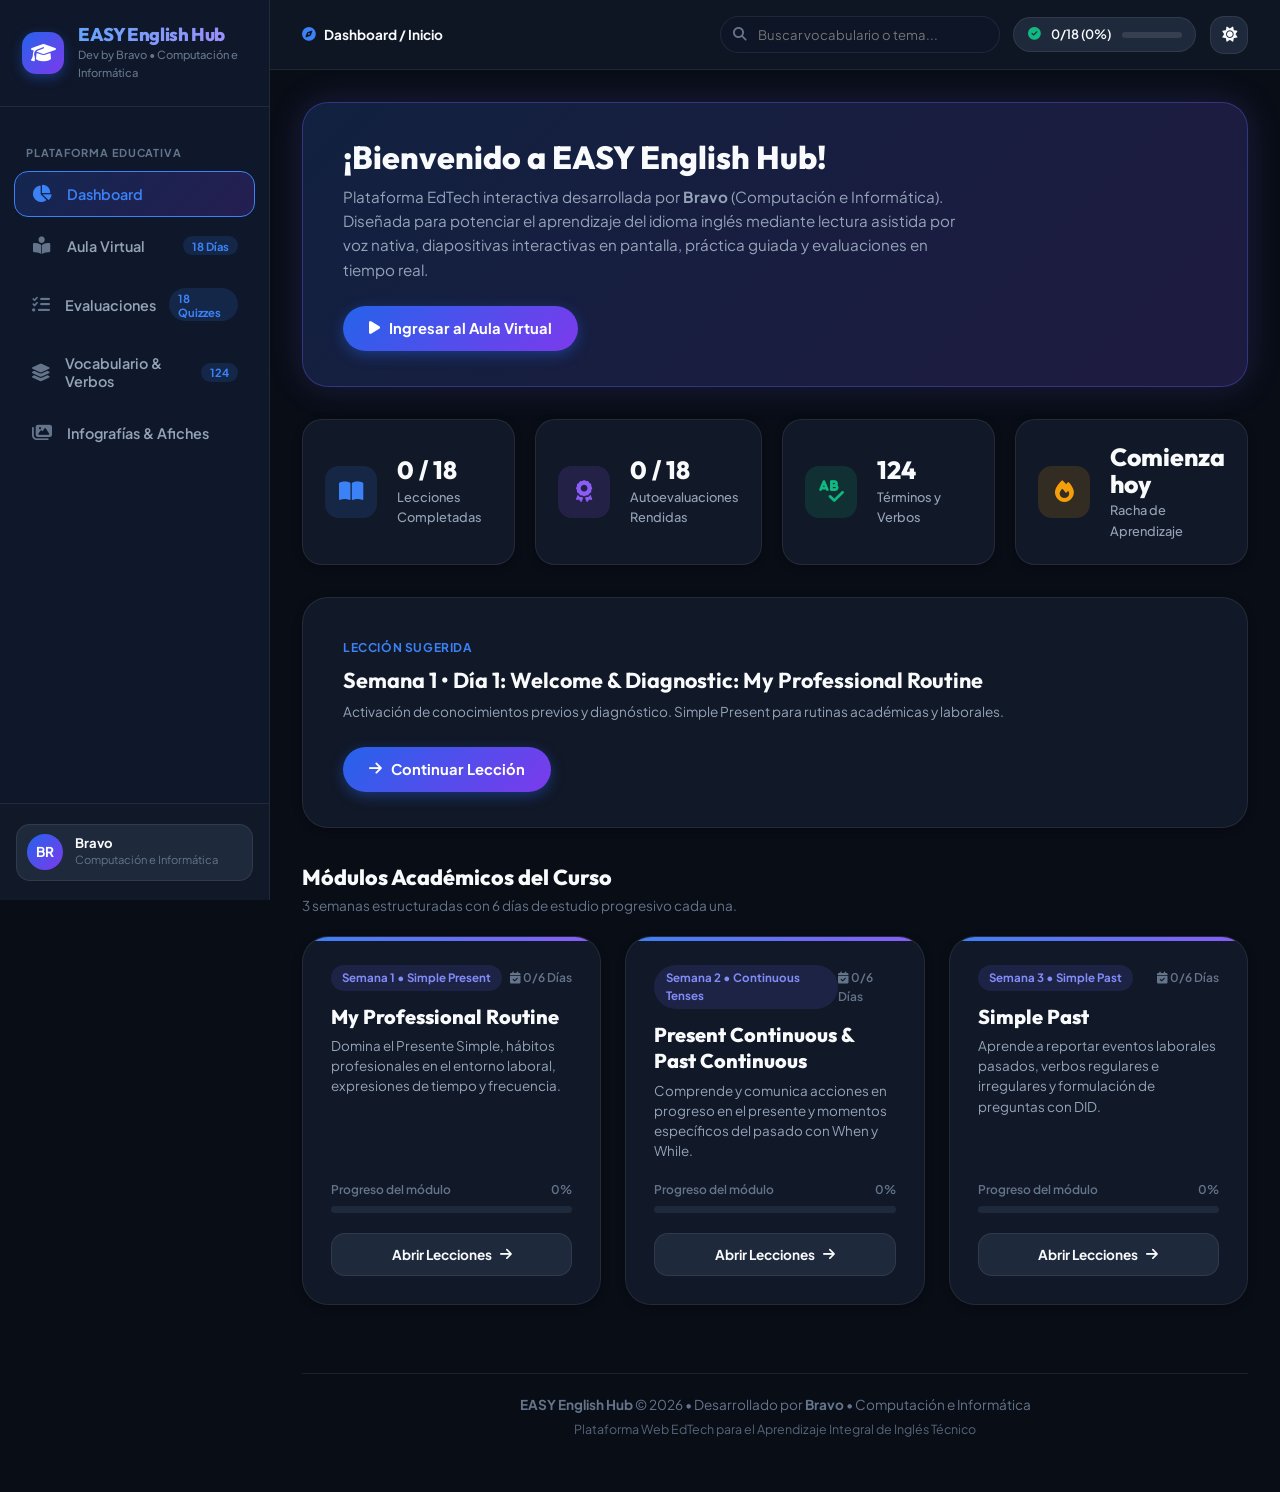
==== index.html @ e335a031 "feat: Initial commit - EASY English Hub interactive EdTech platform by Bravo" ====
<!DOCTYPE html>
<html lang="es" data-theme="dark">

<head>
  <meta charset="UTF-8">
  <meta name="viewport" content="width=device-width, initial-scale=1.0">
  <title>EASY English Hub | Desarrollado por Bravo (Computación e Informática)</title>
  <meta name="description"
    content="Plataforma web educativa de Inglés Básico desarrollada por Bravo (Computación e Informática). Aula virtual interactiva con voz nativa en inglés, diapositivas en pantalla, ejercicios, evaluaciones e infografías.">
  <meta name="keywords"
    content="Ingles Basico, Bravo, Computacion e Informatica, EdTech, Aula Virtual, Simple Present, Present Continuous, Simple Past, English LMS">
  <meta name="author" content="Bravo • Computación e Informática">

  <!-- Favicon SVG -->
  <link rel="icon" type="image/svg+xml"
    href="data:image/svg+xml,<svg xmlns='http://www.w3.org/2000/svg' viewBox='0 0 100 100'><rect width='100' height='100' rx='25' fill='%232563eb'/><text x='50' y='65' font-size='50' font-family='sans-serif' font-weight='bold' text-anchor='middle' fill='white'>E</text></svg>">

  <!-- Font Awesome CDN -->
  <link rel="stylesheet" href="https://cdnjs.cloudflare.com/ajax/libs/font-awesome/6.5.1/css/all.min.css"
    integrity="sha512-DTOQO9RWCH3ppGqcWaEA1BIZOC6xxalwEsw9c2QQeAIftl+Vegovlnee1c9QX4TctnWMn13TZye+giMm8e2LwA=="
    crossorigin="anonymous" referrerpolicy="no-referrer" />

  <!-- App Stylesheet -->
  <link rel="stylesheet" href="css/styles.css">
</head>

<body>

  <div class="app-shell" id="appShellContainer">

    <!-- =======================================================================
         Fixed Left Navigation Sidebar
         ======================================================================= -->
    <aside class="app-sidebar" id="appSidebar">
      <div class="sidebar-header">
        <div class="sidebar-logo-icon">
          <i class="fa-solid fa-graduation-cap"></i>
        </div>
        <div class="sidebar-brand-titles">
          <h1>EASY English Hub</h1>
          <div class="sidebar-brand-badge">Dev by Bravo • Computación e Informática</div>
        </div>
      </div>

      <nav class="sidebar-nav" id="sidebarNavMenu" aria-label="Navegación principal de la plataforma">
        <span class="nav-section-title">Plataforma Educativa</span>

        <button type="button" class="nav-item-btn active" data-view="dashboard" id="navBtn_dashboard">
          <i class="fa-solid fa-chart-pie"></i>
          <span>Dashboard</span>
        </button>

        <button type="button" class="nav-item-btn" data-view="classroom" id="navBtn_classroom">
          <i class="fa-solid fa-book-open-reader"></i>
          <span>Aula Virtual</span>
          <span class="nav-pill-badge">18 Días</span>
        </button>

        <button type="button" class="nav-item-btn" data-view="quizzes" id="navBtn_quizzes">
          <i class="fa-solid fa-list-check"></i>
          <span>Evaluaciones</span>
          <span class="nav-pill-badge">18 Quizzes</span>
        </button>

        <button type="button" class="nav-item-btn" data-view="vocabulary" id="navBtn_vocabulary">
          <i class="fa-solid fa-layer-group"></i>
          <span>Vocabulario & Verbos</span>
          <span class="nav-pill-badge">124</span>
        </button>

        <button type="button" class="nav-item-btn" data-view="gallery" id="navBtn_gallery">
          <i class="fa-solid fa-images"></i>
          <span>Infografías & Afiches</span>
        </button>
      </nav>

      <div class="sidebar-footer">
        <div class="student-card-mini">
          <div class="student-avatar" style="background: linear-gradient(135deg, var(--primary-600), var(--violet-600)); font-weight: 700; color: white;">BR</div>
          <div class="student-info">
            <h4>Bravo</h4>
            <p>Computación e Informática</p>
          </div>
        </div>
      </div>
    </aside>

    <!-- =======================================================================
         App Main Viewport (Topbar + Content Stage)
         ======================================================================= -->
    <div class="app-viewport">

      <!-- Topbar Header -->
      <header class="app-topbar" id="appTopbar">
        <div class="topbar-left">
          <button type="button" class="btn-sidebar-toggle" id="sidebarToggleBtn" title="Abrir menú de navegación">
            <i class="fa-solid fa-bars"></i>
          </button>

          <div class="topbar-breadcrumbs" id="topbarBreadcrumbs">
            <i class="fa-solid fa-compass" style="color: var(--primary-500);"></i>
            <span class="active-view-name" id="breadcrumbViewName">Dashboard / Inicio</span>
          </div>
        </div>

        <div class="topbar-actions">
          <!-- Quick Search -->
          <div class="topbar-search-box">
            <i class="fa-solid fa-magnifying-glass topbar-search-icon"></i>
            <input type="text" class="topbar-search-input" id="topbarSearchInput"
              placeholder="Buscar vocabulario o tema...">
          </div>

          <!-- Course Progress Pill -->
          <div class="topbar-progress-pill" id="topbarProgressPill" title="Progreso del curso">
            <i class="fa-solid fa-circle-check" style="color: var(--emerald-500);"></i>
            <span id="topbarProgressText">0/18 (0%)</span>
            <div class="topbar-progress-bar">
              <div class="topbar-progress-fill" id="topbarProgressFill" style="width: 0%;"></div>
            </div>
          </div>

          <!-- Color Mode Toggle -->
          <button type="button" class="btn-topbar-action" id="themeToggleBtn" title="Cambiar tema de color">
            <i class="fa-solid fa-sun" id="themeToggleIcon"></i>
          </button>
        </div>
      </header>

      <!-- Main Stage Dynamic Views Container -->
      <main class="app-main" id="appMainStage">

        <!-- =====================================================================
             VIEW 1: Dashboard / Panel de Control
             ===================================================================== -->
        <section class="view-section active" id="view_dashboard">
          <div class="dashboard-container">

            <!-- Welcome Hero Banner -->
            <div class="dash-welcome-card" id="dashWelcomeCard">
              <div class="dash-welcome-content">
                <h2>¡Bienvenido a EASY English Hub!</h2>
                <p>Plataforma EdTech interactiva desarrollada por <strong>Bravo</strong> (Computación e Informática). Diseñada para potenciar el aprendizaje del idioma inglés mediante lectura asistida por voz nativa, diapositivas interactivas en pantalla, práctica guiada y evaluaciones en tiempo real.</p>
              </div>
              <div>
                <button type="button" class="btn-primary-action" id="dashStartLearningBtn"
                  onclick="document.getElementById('navBtn_classroom').click();">
                  <i class="fa-solid fa-play"></i> <span>Ingresar al Aula Virtual</span>
                </button>
              </div>
            </div>

            <!-- 4 Key Performance Metrics -->
            <div class="dash-stats-grid">
              <div class="stat-widget-card">
                <div class="stat-icon-wrapper stat-icon-blue">
                  <i class="fa-solid fa-book-open"></i>
                </div>
                <div class="stat-info-details">
                  <h3 id="dashCompletedText">0 / 18</h3>
                  <p>Lecciones Completadas</p>
                </div>
              </div>

              <div class="stat-widget-card">
                <div class="stat-icon-wrapper stat-icon-purple">
                  <i class="fa-solid fa-award"></i>
                </div>
                <div class="stat-info-details">
                  <h3 id="dashQuizzesText">0 / 18</h3>
                  <p>Autoevaluaciones Rendidas</p>
                </div>
              </div>

              <div class="stat-widget-card">
                <div class="stat-icon-wrapper stat-icon-green">
                  <i class="fa-solid fa-spell-check"></i>
                </div>
                <div class="stat-info-details">
                  <h3 id="dashVocabText">124</h3>
                  <p>Términos y Verbos</p>
                </div>
              </div>

              <div class="stat-widget-card">
                <div class="stat-icon-wrapper stat-icon-amber">
                  <i class="fa-solid fa-fire"></i>
                </div>
                <div class="stat-info-details">
                  <h3 id="dashStreakText">Activo</h3>
                  <p>Racha de Aprendizaje</p>
                </div>
              </div>
            </div>

            <!-- Primary Continue Card -->
            <div class="dash-welcome-card" id="dashContinueCard"
              style="background: var(--bg-surface); border-color: var(--border-color); box-shadow: var(--shadow-sm);">
              <div>
                <span
                  style="font-size: 0.75rem; text-transform: uppercase; font-weight: 700; color: var(--primary-500); letter-spacing: 0.05em;">Lección
                  Sugerida</span>
                <h3 id="dashContinueTitle"
                  style="font-family: var(--font-heading); font-size: 1.35rem; margin-top: 0.3rem;">Semana 1 • Día 1:
                  Welcome & Diagnostic</h3>
                <p id="dashContinueSub" style="font-size: 0.85rem; color: var(--text-secondary); margin-top: 0.2rem;">
                  Activación de conocimientos previos y diagnóstico en Simple Present.</p>
              </div>
              <button type="button" class="btn-primary-action" id="dashContinueBtn">
                <i class="fa-solid fa-arrow-right"></i> <span>Continuar Lección</span>
              </button>
            </div>

            <!-- Modules (Semanas) Overview -->
            <div>
              <div class="section-headline">
                <div>
                  <h3>Módulos Académicos del Curso</h3>
                  <p>3 semanas estructuradas con 6 días de estudio progresivo cada una.</p>
                </div>
              </div>

              <div class="dash-modules-grid" id="dashModulesGrid">
                <!-- Populated dynamically by js/app.js -->
              </div>
            </div>

            <!-- Personal Brand Footer Badge -->
            <footer class="dash-footer-signature" style="margin-top: 36px; padding: 20px 0; border-top: 1px solid var(--border-color); text-align: center; color: var(--text-muted); font-size: 0.85rem;">
              <p style="margin-bottom: 4px;"><strong>EASY English Hub</strong> &copy; 2026 • Desarrollado por <strong>Bravo</strong> • Computación e Informática</p>
              <p style="font-size: 0.78rem; opacity: 0.85;">Plataforma Web EdTech para el Aprendizaje Integral de Inglés Técnico</p>
            </footer>

          </div>
        </section>

        <!-- =====================================================================
             VIEW 2: Aula Virtual / LMS Classroom
             ===================================================================== -->
        <section class="view-section" id="view_classroom">
          <div class="classroom-layout">

            <!-- Left Syllabus Navigator (Tree inside Classroom) -->
            <aside class="syllabus-card" id="syllabusCard">
              <h3 class="syllabus-title">
                <i class="fa-solid fa-list-ol" style="color: var(--primary-500);"></i> Temario del Curso
              </h3>
              <div class="syllabus-accordion" id="syllabusAccordion">
                <!-- Populated dynamically -->
              </div>
            </aside>

            <!-- Right Main Stage Classroom Workspace -->
            <div class="classroom-stage-card" id="classroomStageCard">

              <!-- Stage Header -->
              <div class="stage-header">
                <div class="stage-header-info">
                  <div class="stage-badges-row">
                    <span class="stage-week-badge" id="stageWeekBadge">Semana 1</span>
                    <span class="stage-focus-tag" id="stageFocusTag">
                      <i class="fa-solid fa-bullseye"></i> Enfoque del día
                    </span>
                  </div>
                  <h2 class="stage-lesson-title" id="stageLessonTitle">Cargando Lección...</h2>
                </div>

                <div class="stage-header-actions">
                  <button type="button" class="btn-complete-lesson" id="stageCompleteBtn">
                    <i class="fa-regular fa-circle-check"></i> Marcar como Completada
                  </button>
                </div>
              </div>

              <!-- Classroom Tabs Bar (All 6 core elements on-screen!) -->
              <nav class="classroom-tabs-bar" id="classroomTabsBar" aria-label="Contenidos de la clase">
                <button type="button" class="stage-tab-btn active" data-tab="reading">
                  <i class="fa-solid fa-book-open"></i> 1. Lectura Asistida
                </button>
                <button type="button" class="stage-tab-btn" data-tab="worksheet">
                  <i class="fa-solid fa-pen-ruler"></i> 2. Ficha Práctica
                </button>
                <button type="button" class="stage-tab-btn" data-tab="quiz">
                  <i class="fa-solid fa-circle-question"></i> 3. Autoevaluación
                </button>
                <button type="button" class="stage-tab-btn" data-tab="slides">
                  <i class="fa-solid fa-chalkboard-user"></i> 4. Diapositivas PPT
                </button>
                <button type="button" class="stage-tab-btn" data-tab="resources">
                  <i class="fa-solid fa-globe"></i> 5. Recursos & Práctica
                </button>
                <button type="button" class="stage-tab-btn" data-tab="poster">
                  <i class="fa-solid fa-image"></i> 6. Infografía
                </button>
              </nav>

              <!-- Tab Panel 1: Lectura Asistida con Voz -->
              <div class="stage-panel active" id="stagePanel_reading">
                <!-- Audio Bar -->
                <div class="audio-player-bar" id="audioPlayerBar">
                  <div class="audio-controls-left">
                    <button type="button" class="btn-audio-play" id="audioPlayBtn">
                      <i class="fa-solid fa-play"></i> Escuchar Lectura
                    </button>
                    <button type="button" class="btn-audio-stop" id="audioStopBtn" title="Detener audio">
                      <i class="fa-solid fa-stop"></i> Detener
                    </button>
                    <label for="audioSpeedSelect" style="display:none;">Velocidad</label>
                    <select id="audioSpeedSelect" class="audio-speed-select" title="Velocidad de reproducción">
                      <option value="0.8">0.8x (Lento)</option>
                      <option value="1.0" selected>1.0x (Normal)</option>
                      <option value="1.2">1.2x (Rápido)</option>
                    </select>
                  </div>
                  <div class="audio-status-label" id="audioStatusLabel">
                    <i class="fa-solid fa-circle-pause" style="color: var(--text-muted)"></i> Audio listo
                  </div>
                </div>

                <!-- Dual Layout: Reading Text + Grammar & Vocabulary -->
                <div class="reading-stage-grid">
                  <div class="reading-main-column">
                    <div class="reading-text-card" id="readingTextCard">
                      <!-- Populated dynamically -->
                    </div>

                    <div class="grammar-card" id="grammarCard">
                      <div class="grammar-card-header">
                        <i class="fa-solid fa-code"></i> Grammar Focus (Estructura Gramatical)
                      </div>
                      <div class="grammar-card-body" id="grammarCardBody">
                        <!-- Populated dynamically -->
                      </div>
                    </div>
                  </div>

                  <aside class="stage-side-column">
                    <div class="vocab-widget-card" id="vocabWidgetCard">
                      <h4 id="vocabWidgetTitle"><i class="fa-solid fa-lightbulb"></i> Vocabulario Clave</h4>
                      <div class="vocab-chips-wrap" id="vocabChipsWrap">
                        <!-- Populated dynamically -->
                      </div>
                    </div>

                    <div class="after-reading-card" id="afterReadingCard">
                      <h4><i class="fa-solid fa-list-check"></i> Actividades Post-Lectura</h4>
                      <ul class="after-reading-list" id="afterReadingList">
                        <!-- Populated dynamically -->
                      </ul>
                    </div>
                  </aside>
                </div>
              </div>

              <!-- Tab Panel 2: Ficha Práctica Interactiva -->
              <div class="stage-panel" id="stagePanel_worksheet">
                <div class="worksheet-container">
                  <div id="worksheetSectionsWrap">
                    <!-- Populated dynamically -->
                  </div>
                  <div style="display: flex; justify-content: flex-end; padding-top: 1rem;">
                    <button type="button" class="btn-primary-action" id="saveWorksheetBtn">
                      <i class="fa-solid fa-floppy-disk"></i> <span>Guardar Mis Respuestas</span>
                    </button>
                  </div>
                </div>
              </div>

              <!-- Tab Panel 3: Autoevaluación (Quiz) -->
              <div class="stage-panel" id="stagePanel_quiz">
                <div class="quiz-wrapper">
                  <div class="quiz-score-banner">
                    <div class="quiz-score-text">
                      <h3>Autoevaluación Oficial del Día</h3>
                      <p>Responde las 5 preguntas y obtén retroalimentación inmediata con explicación.</p>
                    </div>
                    <div class="quiz-score-pill" id="quizScorePill">0 / 5</div>
                  </div>

                  <div id="quizQuestionsWrap" style="display: flex; flex-direction: column; gap: 1.5rem;">
                    <!-- Populated dynamically -->
                  </div>

                  <div class="master-answer-card">
                    <div class="master-answer-header" id="masterAnswerHeader">
                      <h4><i class="fa-solid fa-key"></i> Ver Solucionario y Hoja de Respuestas</h4>
                      <i class="fa-solid fa-chevron-down" id="masterAnswerIcon"></i>
                    </div>
                    <div class="master-answer-body" id="masterAnswerBody">
                      <!-- Populated dynamically -->
                    </div>
                  </div>
                </div>
              </div>

              <!-- Tab Panel 4: Diapositivas PPT Interactivas en Pantalla -->
              <div class="stage-panel" id="stagePanel_slides">
                <div class="slides-viewer-card">
                  <div class="slides-toolbar">
                    <div style="display: flex; align-items: center; gap: 0.8rem;">
                      <h4 style="font-family: var(--font-heading); font-size: 1.15rem; font-weight: 700;">
                        <i class="fa-solid fa-chalkboard-user"
                          style="color: var(--primary-500); margin-right: 0.35rem;"></i> Diapositivas Oficiales de la
                        Semana
                      </h4>
                      <span class="slide-counter-badge" id="slideCounterBadge">Diapositiva 1 de 8</span>
                    </div>

                    <div class="slide-controls">
                      <button type="button" class="btn-stage-nav" id="slidePrevBtn">
                        <i class="fa-solid fa-chevron-left"></i> Anterior
                      </button>
                      <button type="button" class="btn-stage-nav" id="slideNextBtn">
                        Siguiente <i class="fa-solid fa-chevron-right"></i>
                      </button>
                    </div>
                  </div>

                  <div class="slide-stage-canvas" id="slideStageCanvas">
                    <!-- Populated dynamically -->
                  </div>
                </div>
              </div>

              <!-- Tab Panel 5: Recursos Digitales y Práctica Online -->
              <div class="stage-panel" id="stagePanel_resources">
                <div id="resourcesContainer">
                  <!-- Populated dynamically -->
                </div>
              </div>

              <!-- Tab Panel 6: Infografía del Día -->
              <div class="stage-panel" id="stagePanel_poster">
                <div class="poster-viewer-card">
                  <div
                    style="width: 100%; display: flex; justify-content: space-between; align-items: center; margin-bottom: 1rem;">
                    <h4 style="font-family: var(--font-heading); font-size: 1.1rem;"><i class="fa-solid fa-image"></i>
                      Infografía Educativa de la Lección</h4>
                    <button type="button" class="btn-stage-nav" id="posterFullBtn">
                      <i class="fa-solid fa-expand"></i> Pantalla Completa
                    </button>
                  </div>
                  <div class="poster-media-container" id="posterMediaWrap">
                    <!-- Populated dynamically -->
                  </div>
                </div>
              </div>

              <!-- Stage Navigation Footer (Prev / Next Buttons) -->
              <div class="stage-nav-footer">
                <button type="button" class="btn-stage-nav" id="prevLessonBtn">
                  <i class="fa-solid fa-arrow-left"></i> Lección Anterior
                </button>
                <button type="button" class="btn-stage-nav" id="nextLessonBtn">
                  Siguiente Lección <i class="fa-solid fa-arrow-right"></i>
                </button>
              </div>

            </div>
          </div>
        </section>

        <!-- =====================================================================
             VIEW 3: Centro de Evaluaciones (Quizzes Hub)
             ===================================================================== -->
        <section class="view-section" id="view_quizzes">
          <div class="quizzes-hub-container">
            <div class="section-headline">
              <div>
                <h3>Centro de Evaluaciones & Quizzes</h3>
                <p>Monitorea y rinde las 18 autoevaluaciones oficiales del curso con corrección en tiempo real.</p>
              </div>
            </div>

            <!-- Filter Bar -->
            <div class="quizzes-filter-bar" id="quizzesFilterBar">
              <button type="button" class="btn-filter-pill active" data-filter="all">Todos los Quizzes (18)</button>
              <button type="button" class="btn-filter-pill" data-filter="1">Semana 1: Simple Present</button>
              <button type="button" class="btn-filter-pill" data-filter="2">Semana 2: Continuous Tenses</button>
              <button type="button" class="btn-filter-pill" data-filter="3">Semana 3: Simple Past</button>
            </div>

            <div class="quizzes-cards-grid" id="quizzesCardsGrid">
              <!-- Populated dynamically -->
            </div>
          </div>
        </section>

        <!-- =====================================================================
             VIEW 4: Vocabulario & Verbos (Flashcards & Diccionario)
             ===================================================================== -->
        <section class="view-section" id="view_vocabulary">
          <div class="vocab-hub-container">
            <div class="section-headline">
              <div>
                <h3>Laboratorio de Vocabulario & Verbos</h3>
                <p>Más de 120 términos técnicos, verbos regulares e irregulares y expresiones con audio pronunciado.</p>
              </div>
            </div>

            <!-- Toolbar & Search -->
            <div class="vocab-toolbar">
              <div class="vocab-category-filters" id="vocabCategoryFilters">
                <button type="button" class="btn-filter-pill active" data-cat="all">Todos (124)</button>
                <button type="button" class="btn-filter-pill" data-cat="Verbos Regulares">Verbos Regulares</button>
                <button type="button" class="btn-filter-pill" data-cat="Verbos Irregulares">Verbos Irregulares</button>
                <button type="button" class="btn-filter-pill" data-cat="Expresiones de Tiempo">Expresiones de
                  Tiempo</button>
                <button type="button" class="btn-filter-pill" data-cat="Vocabulario Profesional">Vocabulario
                  Profesional</button>
              </div>

              <input type="text" class="vocab-search-input" id="vocabSearchInput"
                placeholder="Filtrar por palabra (ej. study, work)...">
            </div>

            <div class="vocab-cards-grid" id="vocabCardsGrid">
              <!-- Populated dynamically -->
            </div>
          </div>
        </section>

        <!-- =====================================================================
             VIEW 5: Galería de Infografías & Afiches
             ===================================================================== -->
        <section class="view-section" id="view_gallery">
          <div class="gallery-hub-container">
            <div class="section-headline">
              <div>
                <h3>Galería de Infografías & Afiches Educativos</h3>
                <p>Explora el material visual y resúmenes gráficos de todas las lecciones del curso.</p>
              </div>
            </div>

            <div class="gallery-grid" id="galleryCardsGrid">
              <!-- Populated dynamically -->
            </div>
          </div>
        </section>

      </main>

    </div>
  </div>

  <!-- =========================================================================
       Media Lightbox Modal (For Full-Screen Posters & Documents)
       ========================================================================= -->
  <div class="modal-overlay" id="mediaLightboxModal">
    <div class="modal-window" style="max-width: 950px;">
      <div class="modal-header">
        <h3 id="lightboxTitle"><i class="fa-solid fa-image" style="color: var(--primary-500);"></i> Visor de Infografía
        </h3>
        <button type="button" class="modal-close-btn" id="lightboxCloseBtn"><i class="fa-solid fa-xmark"></i></button>
      </div>
      <div class="modal-body" id="lightboxMediaContainer">
        <!-- Injected dynamically -->
      </div>
    </div>
  </div>

  <!-- Toast Notification -->
  <aside class="toast-notice" id="toastNotice" role="status" aria-live="polite">
    <i class="fa-solid fa-circle-check" style="color: var(--emerald-500);"></i>
    <span id="toastMessage">Notificación</span>
  </aside>

  <!-- Core Scripts -->
  <script src="js/course-data.js"></script>
  <script src="js/app.js"></script>
</body>

</html>
---- css/styles.css ----
/* ==========================================================================
   EASY English Hub - EdTech LMS Platform
   Desarrollado por Bravo • Computación e Informática
   ========================================================================== */

@import url('https://fonts.googleapis.com/css2?family=Outfit:wght@300;400;500;600;700;800&family=Plus+Jakarta+Sans:wght@300;400;500;600;700&display=swap');

/* --- Theme Tokens & CSS Variables --- */
:root {
  --primary-50: #eff6ff;
  --primary-100: #dbeafe;
  --primary-500: #3b82f6;
  --primary-600: #2563eb;
  --primary-700: #1d4ed8;

  --violet-500: #8b5cf6;
  --violet-600: #7c3aed;
  --cyan-500: #06b6d4;
  --emerald-500: #10b981;
  --rose-500: #f43f5e;
  --amber-500: #f59e0b;

  --font-heading: 'Outfit', sans-serif;
  --font-body: 'Plus Jakarta Sans', sans-serif;

  --sidebar-width: 270px;
  --topbar-height: 70px;

  --radius-sm: 8px;
  --radius-md: 14px;
  --radius-lg: 20px;
  --radius-xl: 26px;
  --radius-full: 9999px;

  --transition-fast: 0.15s ease;
  --transition-normal: 0.25s ease;
  --transition-slow: 0.4s cubic-bezier(0.16, 1, 0.3, 1);
}

/* Dark Theme */
[data-theme="dark"] {
  --bg-app: #090d16;
  --bg-sidebar: #0f172a;
  --bg-surface: #111827;
  --bg-card: rgba(17, 24, 39, 0.8);
  --bg-card-hover: rgba(30, 41, 59, 0.9);
  --bg-elevated: #1e293b;
  --bg-input: rgba(15, 23, 42, 0.85);

  --border-color: rgba(255, 255, 255, 0.08);
  --border-highlight: rgba(99, 102, 241, 0.35);

  --text-main: #f8fafc;
  --text-secondary: #94a3b8;
  --text-muted: #64748b;

  --shadow-sm: 0 2px 8px rgba(0, 0, 0, 0.3);
  --shadow-md: 0 8px 24px -4px rgba(0, 0, 0, 0.4);
  --shadow-lg: 0 16px 36px -6px rgba(0, 0, 0, 0.5);
  --shadow-glow: 0 0 35px rgba(99, 102, 241, 0.2);

  --nav-active-bg: linear-gradient(135deg, rgba(37, 99, 235, 0.2), rgba(124, 58, 237, 0.2));
  --nav-active-border: #3b82f6;
  --chip-bg: rgba(51, 65, 85, 0.5);
}

/* Light Theme */
[data-theme="light"] {
  --bg-app: #f8fafc;
  --bg-sidebar: #ffffff;
  --bg-surface: #ffffff;
  --bg-card: rgba(255, 255, 255, 0.9);
  --bg-card-hover: #ffffff;
  --bg-elevated: #f1f5f9;
  --bg-input: #ffffff;

  --border-color: rgba(226, 232, 240, 0.9);
  --border-highlight: rgba(59, 130, 246, 0.35);

  --text-main: #0f172a;
  --text-secondary: #475569;
  --text-muted: #94a3b8;

  --shadow-sm: 0 2px 6px rgba(0, 0, 0, 0.04);
  --shadow-md: 0 8px 20px -3px rgba(0, 0, 0, 0.08);
  --shadow-lg: 0 16px 32px -4px rgba(0, 0, 0, 0.12);
  --shadow-glow: 0 0 30px rgba(59, 130, 246, 0.15);

  --nav-active-bg: #eff6ff;
  --nav-active-border: #2563eb;
  --chip-bg: #e2e8f0;
}

/* Base Reset */
*, *::before, *::after {
  box-sizing: border-box;
  margin: 0;
  padding: 0;
}

body {
  font-family: var(--font-body);
  background-color: var(--bg-app);
  color: var(--text-main);
  line-height: 1.6;
  min-height: 100vh;
  display: flex;
  overflow-x: hidden;
  transition: background-color var(--transition-slow), color var(--transition-slow);
}

/* Scrollbars */
::-webkit-scrollbar {
  width: 6px;
  height: 6px;
}
::-webkit-scrollbar-track {
  background: transparent;
}
::-webkit-scrollbar-thumb {
  background: var(--border-highlight);
  border-radius: var(--radius-full);
}
::-webkit-scrollbar-thumb:hover {
  background: var(--primary-500);
}

/* ==========================================================================
   App Shell Layout (Sidebar + Topbar + Main Stage)
   ========================================================================== */
.app-shell {
  display: flex;
  width: 100%;
  min-height: 100vh;
}

/* Fixed Left Sidebar */
.app-sidebar {
  width: var(--sidebar-width);
  background: var(--bg-sidebar);
  border-right: 1px solid var(--border-color);
  display: flex;
  flex-direction: column;
  position: fixed;
  top: 0;
  bottom: 0;
  left: 0;
  z-index: 1000;
  transition: transform var(--transition-slow);
}

.sidebar-header {
  padding: 1.5rem 1.4rem;
  display: flex;
  align-items: center;
  gap: 0.85rem;
  border-bottom: 1px solid var(--border-color);
}

.sidebar-logo-icon {
  width: 42px;
  height: 42px;
  border-radius: var(--radius-md);
  background: linear-gradient(135deg, var(--primary-600), var(--violet-600));
  display: flex;
  align-items: center;
  justify-content: center;
  color: #fff;
  font-size: 1.25rem;
  box-shadow: 0 4px 12px rgba(37, 99, 235, 0.4);
  flex-shrink: 0;
}

.sidebar-brand-titles h1 {
  font-family: var(--font-heading);
  font-size: 1.15rem;
  font-weight: 800;
  letter-spacing: -0.02em;
  background: linear-gradient(135deg, #60a5fa, #a78bfa);
  -webkit-background-clip: text;
  -webkit-text-fill-color: transparent;
  line-height: 1.2;
}
[data-theme="light"] .sidebar-brand-titles h1 {
  background: linear-gradient(135deg, #2563eb, #7c3aed);
  -webkit-background-clip: text;
  -webkit-text-fill-color: transparent;
}

.sidebar-brand-badge {
  font-size: 0.7rem;
  color: var(--text-muted);
  font-weight: 500;
}

/* Sidebar Menu */
.sidebar-nav {
  padding: 1.2rem 0.9rem;
  display: flex;
  flex-direction: column;
  gap: 0.35rem;
  flex: 1;
  overflow-y: auto;
}

.nav-section-title {
  font-size: 0.68rem;
  text-transform: uppercase;
  letter-spacing: 0.08em;
  font-weight: 700;
  color: var(--text-muted);
  padding: 0.6rem 0.75rem 0.3rem;
  margin-top: 0.5rem;
}

.nav-item-btn {
  display: flex;
  align-items: center;
  gap: 0.85rem;
  padding: 0.8rem 1rem;
  border-radius: var(--radius-md);
  color: var(--text-secondary);
  font-family: var(--font-body);
  font-size: 0.9rem;
  font-weight: 600;
  text-decoration: none;
  background: transparent;
  border: 1px solid transparent;
  cursor: pointer;
  width: 100%;
  text-align: left;
  transition: all var(--transition-fast);
}

.nav-item-btn i {
  font-size: 1.1rem;
  width: 22px;
  text-align: center;
  color: var(--text-muted);
  transition: color var(--transition-fast);
}

.nav-item-btn:hover {
  background: var(--bg-elevated);
  color: var(--text-main);
}
.nav-item-btn:hover i {
  color: var(--primary-500);
}

.nav-item-btn.active {
  background: var(--nav-active-bg);
  border-color: var(--nav-active-border);
  color: var(--primary-500);
}
.nav-item-btn.active i {
  color: var(--primary-500);
}

.nav-pill-badge {
  margin-left: auto;
  font-size: 0.7rem;
  font-weight: 700;
  padding: 0.15rem 0.55rem;
  border-radius: var(--radius-full);
  background: rgba(59, 130, 246, 0.15);
  color: var(--primary-500);
}

.sidebar-footer {
  padding: 1.2rem 1rem;
  border-top: 1px solid var(--border-color);
  background: var(--bg-surface);
}

.student-card-mini {
  display: flex;
  align-items: center;
  gap: 0.75rem;
  padding: 0.6rem;
  border-radius: var(--radius-md);
  background: var(--bg-elevated);
  border: 1px solid var(--border-color);
}

.student-avatar {
  width: 36px;
  height: 36px;
  border-radius: 50%;
  background: linear-gradient(135deg, var(--emerald-500), var(--cyan-500));
  display: flex;
  align-items: center;
  justify-content: center;
  color: #fff;
  font-weight: 700;
  font-size: 0.85rem;
  flex-shrink: 0;
}

.student-info h4 {
  font-size: 0.82rem;
  font-weight: 700;
  color: var(--text-main);
  line-height: 1.2;
}
.student-info p {
  font-size: 0.7rem;
  color: var(--text-muted);
}

/* Viewport */
.app-viewport {
  margin-left: var(--sidebar-width);
  width: calc(100% - var(--sidebar-width));
  min-height: 100vh;
  display: flex;
  flex-direction: column;
}

.app-topbar {
  height: var(--topbar-height);
  background: var(--bg-card);
  backdrop-filter: blur(16px);
  -webkit-backdrop-filter: blur(16px);
  border-bottom: 1px solid var(--border-color);
  position: sticky;
  top: 0;
  z-index: 900;
  display: flex;
  align-items: center;
  justify-content: space-between;
  padding: 0 2rem;
  gap: 1.5rem;
}

.topbar-left {
  display: flex;
  align-items: center;
  gap: 1.25rem;
}

.btn-sidebar-toggle {
  display: none;
  background: var(--bg-elevated);
  border: 1px solid var(--border-color);
  width: 38px;
  height: 38px;
  border-radius: var(--radius-sm);
  color: var(--text-main);
  cursor: pointer;
  align-items: center;
  justify-content: center;
  font-size: 1.1rem;
}

.topbar-breadcrumbs {
  font-size: 0.85rem;
  font-weight: 600;
  color: var(--text-muted);
  display: flex;
  align-items: center;
  gap: 0.5rem;
}
.topbar-breadcrumbs span.active-view-name {
  color: var(--text-main);
  font-weight: 700;
}

.topbar-actions {
  display: flex;
  align-items: center;
  gap: 0.85rem;
}

.topbar-search-box {
  position: relative;
  width: 280px;
}
.topbar-search-input {
  width: 100%;
  padding: 0.55rem 0.9rem 0.55rem 2.3rem;
  border-radius: var(--radius-full);
  border: 1px solid var(--border-color);
  background: var(--bg-input);
  color: var(--text-main);
  font-family: var(--font-body);
  font-size: 0.82rem;
  transition: all var(--transition-fast);
}
.topbar-search-input:focus {
  outline: none;
  border-color: var(--primary-500);
  box-shadow: 0 0 0 3px rgba(59, 130, 246, 0.2);
}
.topbar-search-icon {
  position: absolute;
  left: 0.85rem;
  top: 50%;
  transform: translateY(-50%);
  color: var(--text-muted);
  font-size: 0.85rem;
  pointer-events: none;
}

.btn-topbar-action {
  width: 38px;
  height: 38px;
  border-radius: var(--radius-md);
  border: 1px solid var(--border-color);
  background: var(--bg-elevated);
  color: var(--text-main);
  display: flex;
  align-items: center;
  justify-content: center;
  cursor: pointer;
  transition: all var(--transition-fast);
  font-size: 0.95rem;
}
.btn-topbar-action:hover {
  background: var(--bg-card-hover);
  border-color: var(--primary-500);
  transform: translateY(-2px);
}

.topbar-progress-pill {
  display: flex;
  align-items: center;
  gap: 0.65rem;
  background: var(--bg-elevated);
  padding: 0.4rem 0.85rem;
  border-radius: var(--radius-full);
  border: 1px solid var(--border-color);
  font-size: 0.8rem;
  font-weight: 600;
}
.topbar-progress-bar {
  width: 60px;
  height: 6px;
  background: rgba(255, 255, 255, 0.1);
  border-radius: var(--radius-full);
  overflow: hidden;
}
[data-theme="light"] .topbar-progress-bar {
  background: rgba(0, 0, 0, 0.08);
}
.topbar-progress-fill {
  height: 100%;
  background: linear-gradient(90deg, var(--emerald-500), var(--cyan-500));
  border-radius: var(--radius-full);
  transition: width var(--transition-slow);
}

.app-main {
  flex: 1;
  padding: 2rem;
  max-width: 1500px;
  width: 100%;
  margin: 0 auto;
}

.view-section {
  display: none;
  animation: fadeIn 0.3s ease;
}
.view-section.active {
  display: block;
}

@keyframes fadeIn {
  from { opacity: 0; transform: translateY(8px); }
  to { opacity: 1; transform: translateY(0); }
}

/* ==========================================================================
   VIEW 1: Dashboard Styles
   ========================================================================== */
.dashboard-container {
  display: flex;
  flex-direction: column;
  gap: 2rem;
}

.dash-welcome-card {
  background: linear-gradient(135deg, rgba(37, 99, 235, 0.15), rgba(124, 58, 237, 0.15)), var(--bg-card);
  border: 1px solid var(--border-highlight);
  border-radius: var(--radius-xl);
  padding: 2.2rem 2.5rem;
  display: flex;
  justify-content: space-between;
  align-items: center;
  flex-wrap: wrap;
  gap: 1.5rem;
  box-shadow: var(--shadow-glow);
}
.dash-welcome-content h2 {
  font-family: var(--font-heading);
  font-size: 2rem;
  font-weight: 800;
  line-height: 1.2;
  margin-bottom: 0.5rem;
}
.dash-welcome-content p {
  color: var(--text-secondary);
  font-size: 0.95rem;
  max-width: 620px;
}

.btn-primary-action {
  background: linear-gradient(135deg, var(--primary-600), var(--violet-600));
  color: #fff;
  border: none;
  padding: 0.85rem 1.6rem;
  border-radius: var(--radius-full);
  font-family: var(--font-body);
  font-size: 0.92rem;
  font-weight: 700;
  cursor: pointer;
  display: inline-flex;
  align-items: center;
  gap: 0.6rem;
  transition: all var(--transition-fast);
  box-shadow: 0 4px 14px rgba(37, 99, 235, 0.4);
}
.btn-primary-action:hover {
  transform: translateY(-2px);
  box-shadow: 0 6px 20px rgba(37, 99, 235, 0.5);
}

.dash-stats-grid {
  display: grid;
  grid-template-columns: repeat(4, 1fr);
  gap: 1.25rem;
}
.stat-widget-card {
  background: var(--bg-surface);
  border: 1px solid var(--border-color);
  border-radius: var(--radius-lg);
  padding: 1.4rem;
  display: flex;
  align-items: center;
  gap: 1.2rem;
  box-shadow: var(--shadow-sm);
  transition: transform var(--transition-fast);
}
.stat-widget-card:hover {
  transform: translateY(-3px);
  border-color: var(--border-highlight);
}
.stat-icon-wrapper {
  width: 52px;
  height: 52px;
  border-radius: var(--radius-md);
  display: flex;
  align-items: center;
  justify-content: center;
  font-size: 1.35rem;
  flex-shrink: 0;
}
.stat-icon-blue { background: rgba(59, 130, 246, 0.15); color: #3b82f6; }
.stat-icon-purple { background: rgba(139, 92, 246, 0.15); color: #8b5cf6; }
.stat-icon-green { background: rgba(16, 185, 129, 0.15); color: #10b981; }
.stat-icon-amber { background: rgba(245, 158, 11, 0.15); color: #f59e0b; }

.stat-info-details h3 {
  font-family: var(--font-heading);
  font-size: 1.55rem;
  font-weight: 800;
  line-height: 1.1;
}
.stat-info-details p {
  font-size: 0.8rem;
  color: var(--text-secondary);
  font-weight: 500;
  margin-top: 0.2rem;
}

.section-headline {
  display: flex;
  align-items: center;
  justify-content: space-between;
  margin-bottom: 1.2rem;
}
.section-headline h3 {
  font-family: var(--font-heading);
  font-size: 1.35rem;
  font-weight: 800;
}
.section-headline p {
  font-size: 0.85rem;
  color: var(--text-muted);
}

.dash-modules-grid {
  display: grid;
  grid-template-columns: repeat(3, 1fr);
  gap: 1.5rem;
}
.dash-module-card {
  background: var(--bg-surface);
  border: 1px solid var(--border-color);
  border-radius: var(--radius-xl);
  padding: 1.75rem;
  display: flex;
  flex-direction: column;
  transition: all var(--transition-normal);
  box-shadow: var(--shadow-sm);
  position: relative;
  overflow: hidden;
}
.dash-module-card:hover {
  transform: translateY(-4px);
  box-shadow: var(--shadow-md);
  border-color: var(--primary-500);
}
.dash-module-card::before {
  content: '';
  position: absolute;
  top: 0;
  left: 0;
  right: 0;
  height: 4px;
  background: linear-gradient(90deg, var(--primary-500), var(--violet-500));
}
.mod-header-row {
  display: flex;
  justify-content: space-between;
  align-items: center;
  margin-bottom: 0.8rem;
}
.mod-badge-pill {
  font-size: 0.72rem;
  font-weight: 700;
  padding: 0.25rem 0.7rem;
  border-radius: var(--radius-full);
  background: rgba(99, 102, 241, 0.15);
  color: #818cf8;
}
.mod-title {
  font-family: var(--font-heading);
  font-size: 1.25rem;
  font-weight: 800;
  line-height: 1.3;
  margin-bottom: 0.4rem;
}
.mod-desc {
  font-size: 0.84rem;
  color: var(--text-secondary);
  line-height: 1.5;
  margin-bottom: 1.2rem;
  flex: 1;
}
.mod-progress-box {
  margin-bottom: 1.25rem;
}
.mod-progress-labels {
  display: flex;
  justify-content: space-between;
  font-size: 0.75rem;
  font-weight: 600;
  color: var(--text-muted);
  margin-bottom: 0.4rem;
}
.mod-progress-track {
  height: 7px;
  background: var(--bg-elevated);
  border-radius: var(--radius-full);
  overflow: hidden;
}
.mod-progress-fill {
  height: 100%;
  background: linear-gradient(90deg, var(--primary-500), var(--emerald-500));
  border-radius: var(--radius-full);
  transition: width var(--transition-slow);
}
.btn-open-module {
  width: 100%;
  padding: 0.75rem;
  border-radius: var(--radius-md);
  background: var(--bg-elevated);
  border: 1px solid var(--border-color);
  color: var(--text-main);
  font-family: var(--font-body);
  font-size: 0.85rem;
  font-weight: 700;
  cursor: pointer;
  display: flex;
  align-items: center;
  justify-content: center;
  gap: 0.5rem;
  transition: all var(--transition-fast);
}
.btn-open-module:hover {
  background: var(--primary-600);
  border-color: var(--primary-600);
  color: #fff;
}

/* ==========================================================================
   VIEW 2: Aula Virtual / LMS Classroom Layout
   ========================================================================== */
.classroom-layout {
  display: grid;
  grid-template-columns: 310px 1fr;
  gap: 1.75rem;
  align-items: start;
}

.syllabus-card {
  background: var(--bg-surface);
  border: 1px solid var(--border-color);
  border-radius: var(--radius-xl);
  padding: 1.4rem;
  position: sticky;
  top: calc(var(--topbar-height) + 1.5rem);
  max-height: calc(100vh - var(--topbar-height) - 3rem);
  overflow-y: auto;
  box-shadow: var(--shadow-sm);
}
.syllabus-title {
  font-family: var(--font-heading);
  font-size: 1.05rem;
  font-weight: 700;
  margin-bottom: 1rem;
  display: flex;
  align-items: center;
  gap: 0.5rem;
}
.syllabus-accordion {
  display: flex;
  flex-direction: column;
  gap: 0.85rem;
}
.syllabus-week-item {
  border: 1px solid var(--border-color);
  border-radius: var(--radius-md);
  overflow: hidden;
  background: var(--bg-elevated);
}
.syllabus-week-btn {
  width: 100%;
  padding: 0.75rem 1rem;
  background: transparent;
  border: none;
  text-align: left;
  display: flex;
  align-items: center;
  justify-content: space-between;
  cursor: pointer;
  font-family: var(--font-heading);
  font-size: 0.88rem;
  font-weight: 700;
  color: var(--text-main);
  transition: background var(--transition-fast);
}
.syllabus-week-btn:hover {
  background: var(--bg-card-hover);
}
.syllabus-days-list {
  display: flex;
  flex-direction: column;
  background: var(--bg-surface);
  border-top: 1px solid var(--border-color);
}
.syllabus-day-link {
  display: flex;
  align-items: center;
  gap: 0.65rem;
  padding: 0.65rem 1rem;
  border-bottom: 1px solid var(--border-color);
  color: var(--text-secondary);
  font-size: 0.8rem;
  font-weight: 500;
  text-decoration: none;
  cursor: pointer;
  transition: all var(--transition-fast);
}
.syllabus-day-link:last-child {
  border-bottom: none;
}
.syllabus-day-link:hover {
  background: var(--bg-elevated);
  color: var(--text-main);
}
.syllabus-day-link.active {
  background: var(--nav-active-bg);
  color: var(--primary-500);
  font-weight: 700;
  border-left: 3px solid var(--primary-500);
}
.syllabus-check-icon {
  font-size: 0.75rem;
  color: var(--text-muted);
}
.syllabus-day-link.completed .syllabus-check-icon {
  color: var(--emerald-500);
}

/* Stage Workspace */
.classroom-stage-card {
  background: var(--bg-surface);
  border: 1px solid var(--border-color);
  border-radius: var(--radius-xl);
  overflow: hidden;
  box-shadow: var(--shadow-md);
}
.stage-header {
  padding: 1.8rem 2.2rem 1.4rem;
  background: linear-gradient(180deg, var(--bg-elevated) 0%, transparent 100%);
  border-bottom: 1px solid var(--border-color);
  display: flex;
  justify-content: space-between;
  align-items: flex-start;
  flex-wrap: wrap;
  gap: 1.25rem;
}
.stage-header-info {
  flex: 1;
  min-width: 280px;
}
.stage-badges-row {
  display: flex;
  align-items: center;
  gap: 0.6rem;
  margin-bottom: 0.5rem;
}
.stage-week-badge {
  font-size: 0.75rem;
  font-weight: 700;
  padding: 0.2rem 0.65rem;
  border-radius: var(--radius-full);
  background: rgba(59, 130, 246, 0.15);
  color: var(--primary-500);
}
.stage-lesson-title {
  font-family: var(--font-heading);
  font-size: 1.8rem;
  font-weight: 800;
  line-height: 1.25;
  margin-bottom: 0.5rem;
}
.stage-focus-tag {
  display: inline-flex;
  align-items: center;
  gap: 0.4rem;
  font-size: 0.82rem;
  color: var(--text-secondary);
  background: var(--bg-elevated);
  padding: 0.35rem 0.85rem;
  border-radius: var(--radius-full);
  border: 1px solid var(--border-color);
}
.stage-header-actions {
  display: flex;
  align-items: center;
  gap: 0.75rem;
}
.btn-complete-lesson {
  background: var(--bg-elevated);
  border: 1px solid var(--border-color);
  color: var(--text-main);
  padding: 0.6rem 1.1rem;
  border-radius: var(--radius-full);
  font-family: var(--font-body);
  font-size: 0.82rem;
  font-weight: 600;
  cursor: pointer;
  display: inline-flex;
  align-items: center;
  gap: 0.45rem;
  transition: all var(--transition-normal);
}
.btn-complete-lesson:hover {
  background: var(--emerald-500);
  border-color: var(--emerald-500);
  color: #fff;
  transform: translateY(-2px);
}
.btn-complete-lesson.is-completed {
  background: rgba(16, 185, 129, 0.15);
  border-color: var(--emerald-500);
  color: var(--emerald-500);
}

.classroom-tabs-bar {
  display: flex;
  background: var(--bg-elevated);
  padding: 0.3rem 2rem 0;
  border-bottom: 1px solid var(--border-color);
  gap: 0.5rem;
  overflow-x: auto;
}
.stage-tab-btn {
  background: transparent;
  border: none;
  border-bottom: 3px solid transparent;
  padding: 0.85rem 1.2rem;
  color: var(--text-secondary);
  font-family: var(--font-body);
  font-size: 0.88rem;
  font-weight: 600;
  cursor: pointer;
  display: inline-flex;
  align-items: center;
  gap: 0.5rem;
  transition: all var(--transition-fast);
  white-space: nowrap;
}
.stage-tab-btn:hover {
  color: var(--text-main);
}
.stage-tab-btn.active {
  color: var(--primary-500);
  border-bottom-color: var(--primary-500);
}
.stage-panel {
  padding: 2.2rem;
  display: none;
  animation: fadeIn 0.3s ease;
}
.stage-panel.active {
  display: block;
}

/* Audio Player */
.audio-player-bar {
  background: var(--bg-elevated);
  border: 1px solid var(--border-color);
  border-radius: var(--radius-lg);
  padding: 0.85rem 1.25rem;
  display: flex;
  align-items: center;
  justify-content: space-between;
  flex-wrap: wrap;
  gap: 1rem;
  margin-bottom: 1.75rem;
}
.audio-controls-left {
  display: flex;
  align-items: center;
  gap: 0.75rem;
}
.btn-audio-play {
  background: linear-gradient(135deg, var(--primary-600), var(--violet-600));
  border: none;
  color: #fff;
  padding: 0.55rem 1.1rem;
  border-radius: var(--radius-full);
  font-family: var(--font-body);
  font-size: 0.82rem;
  font-weight: 600;
  cursor: pointer;
  display: inline-flex;
  align-items: center;
  gap: 0.5rem;
  transition: all var(--transition-fast);
}
.btn-audio-play:hover {
  transform: translateY(-2px);
  box-shadow: 0 4px 12px rgba(99, 102, 241, 0.4);
}
.btn-audio-stop {
  background: var(--bg-surface);
  border: 1px solid var(--border-color);
  color: var(--text-secondary);
  padding: 0.55rem 0.9rem;
  border-radius: var(--radius-full);
  font-size: 0.8rem;
  cursor: pointer;
  transition: all var(--transition-fast);
}
.btn-audio-stop:hover {
  color: var(--text-main);
  border-color: var(--primary-500);
}
.audio-speed-select {
  background: var(--bg-surface);
  border: 1px solid var(--border-color);
  color: var(--text-main);
  padding: 0.45rem 0.8rem;
  border-radius: var(--radius-sm);
  font-size: 0.78rem;
  font-family: var(--font-body);
}
.audio-status-label {
  font-size: 0.8rem;
  color: var(--text-muted);
  display: flex;
  align-items: center;
  gap: 0.4rem;
}

/* Reading Stage */
.reading-stage-grid {
  display: grid;
  grid-template-columns: 1fr 340px;
  gap: 2rem;
}
.reading-text-card {
  background: var(--bg-elevated);
  border: 1px solid var(--border-color);
  border-radius: var(--radius-lg);
  padding: 2.2rem;
  font-size: 1.05rem;
  line-height: 1.8;
  color: var(--text-main);
}
.reading-text-card p {
  margin-bottom: 1.25rem;
}
.reading-text-card p:last-child {
  margin-bottom: 0;
}
.grammar-card {
  background: linear-gradient(135deg, rgba(59, 130, 246, 0.08), rgba(139, 92, 246, 0.08));
  border: 1px solid var(--border-highlight);
  border-radius: var(--radius-lg);
  padding: 1.5rem;
  margin-top: 1.5rem;
}
.grammar-card-header {
  font-family: var(--font-heading);
  font-size: 1.05rem;
  font-weight: 700;
  color: var(--primary-500);
  margin-bottom: 0.6rem;
  display: flex;
  align-items: center;
  gap: 0.5rem;
}
.grammar-card-body {
  font-size: 0.9rem;
  line-height: 1.6;
  color: var(--text-secondary);
}

.stage-side-column {
  display: flex;
  flex-direction: column;
  gap: 1.5rem;
}
.vocab-widget-card {
  background: var(--bg-elevated);
  border: 1px solid var(--border-color);
  border-radius: var(--radius-lg);
  padding: 1.4rem;
}
.vocab-widget-card h4 {
  font-family: var(--font-heading);
  font-size: 0.98rem;
  font-weight: 700;
  margin-bottom: 1rem;
  display: flex;
  align-items: center;
  gap: 0.5rem;
}
.vocab-chips-wrap {
  display: flex;
  flex-wrap: wrap;
  gap: 0.5rem;
}
.vocab-chip {
  background: var(--chip-bg);
  border: 1px solid var(--border-color);
  color: var(--text-main);
  padding: 0.4rem 0.75rem;
  border-radius: var(--radius-full);
  font-size: 0.82rem;
  font-weight: 500;
  cursor: pointer;
  display: inline-flex;
  align-items: center;
  gap: 0.35rem;
  transition: all var(--transition-fast);
}
.vocab-chip:hover {
  background: var(--primary-600);
  color: #fff;
  border-color: var(--primary-600);
  transform: translateY(-2px);
}
.after-reading-card {
  background: var(--bg-card);
  border: 1px solid var(--border-color);
  border-radius: var(--radius-lg);
  padding: 1.4rem;
}
.after-reading-card h4 {
  font-family: var(--font-heading);
  font-size: 0.95rem;
  font-weight: 700;
  margin-bottom: 0.8rem;
  display: flex;
  align-items: center;
  gap: 0.5rem;
}
.after-reading-list {
  list-style: none;
  display: flex;
  flex-direction: column;
  gap: 0.75rem;
  font-size: 0.84rem;
  color: var(--text-secondary);
}
.after-reading-list li {
  position: relative;
  padding-left: 1.4rem;
}
.after-reading-list li::before {
  content: '✓';
  position: absolute;
  left: 0;
  top: 0;
  color: var(--emerald-500);
  font-weight: 700;
}

/* ==========================================================================
   NEW: Interactive Slide Deck (Diapositivas en Pantalla)
   ========================================================================== */
.slides-viewer-card {
  background: var(--bg-elevated);
  border: 1px solid var(--border-color);
  border-radius: var(--radius-xl);
  overflow: hidden;
  display: flex;
  flex-direction: column;
  box-shadow: var(--shadow-sm);
}

.slides-toolbar {
  padding: 1rem 1.75rem;
  background: var(--bg-surface);
  border-bottom: 1px solid var(--border-color);
  display: flex;
  justify-content: space-between;
  align-items: center;
  flex-wrap: wrap;
  gap: 1rem;
}

.slide-counter-badge {
  font-family: var(--font-heading);
  font-size: 0.9rem;
  font-weight: 700;
  background: var(--bg-elevated);
  padding: 0.35rem 0.85rem;
  border-radius: var(--radius-full);
  border: 1px solid var(--border-color);
  color: var(--primary-500);
}

.slide-controls {
  display: flex;
  align-items: center;
  gap: 0.5rem;
}

.slide-stage-canvas {
  min-height: 380px;
  padding: 3rem;
  display: flex;
  flex-direction: column;
  justify-content: center;
  background: radial-gradient(circle at 50% 30%, rgba(99, 102, 241, 0.08) 0%, transparent 80%), var(--bg-card);
  position: relative;
}

.slide-stage-title {
  font-family: var(--font-heading);
  font-size: 2.1rem;
  font-weight: 800;
  margin-bottom: 1.5rem;
  color: var(--text-main);
  line-height: 1.25;
}

.slide-bullets-list {
  display: flex;
  flex-direction: column;
  gap: 1rem;
  font-size: 1.15rem;
  line-height: 1.6;
  color: var(--text-secondary);
}

.slide-bullet-item {
  background: var(--bg-surface);
  border: 1px solid var(--border-color);
  padding: 0.9rem 1.4rem;
  border-radius: var(--radius-md);
  border-left: 4px solid var(--primary-500);
}

/* ==========================================================================
   NEW: Digital Resources & Online Practice Cards (En Pantalla)
   ========================================================================== */
.digital-resources-wrap {
  display: flex;
  flex-direction: column;
  gap: 2rem;
}

.res-section-title {
  font-family: var(--font-heading);
  font-size: 1.2rem;
  font-weight: 700;
  margin-bottom: 1rem;
  display: flex;
  align-items: center;
  gap: 0.5rem;
  color: var(--text-main);
}

.res-cards-grid {
  display: grid;
  grid-template-columns: repeat(auto-fill, minmax(320px, 1fr));
  gap: 1.25rem;
}

.res-card-item {
  background: var(--bg-elevated);
  border: 1px solid var(--border-color);
  border-radius: var(--radius-lg);
  padding: 1.4rem;
  display: flex;
  flex-direction: column;
  justify-content: space-between;
  gap: 1rem;
  transition: all var(--transition-fast);
}
.res-card-item:hover {
  transform: translateY(-3px);
  border-color: var(--primary-500);
  box-shadow: var(--shadow-sm);
}

.res-card-header h5 {
  font-family: var(--font-heading);
  font-size: 1.05rem;
  font-weight: 700;
  color: var(--text-main);
  margin-bottom: 0.4rem;
}
.res-card-header p {
  font-size: 0.85rem;
  color: var(--text-secondary);
  line-height: 1.5;
}

.btn-open-res-link {
  display: inline-flex;
  align-items: center;
  gap: 0.5rem;
  padding: 0.6rem 1.1rem;
  border-radius: var(--radius-full);
  background: var(--bg-surface);
  border: 1px solid var(--border-color);
  color: var(--primary-500);
  font-size: 0.82rem;
  font-weight: 700;
  text-decoration: none;
  transition: all var(--transition-fast);
  align-self: flex-start;
}
.btn-open-res-link:hover {
  background: var(--primary-600);
  border-color: var(--primary-600);
  color: #fff;
}

.res-guide-card {
  background: linear-gradient(135deg, rgba(59, 130, 246, 0.08), rgba(16, 185, 129, 0.08));
  border: 1px solid var(--border-highlight);
  border-radius: var(--radius-lg);
  padding: 1.6rem;
}
.res-guide-card h5 {
  font-family: var(--font-heading);
  font-size: 1.1rem;
  font-weight: 700;
  color: var(--primary-500);
  margin-bottom: 0.8rem;
  display: flex;
  align-items: center;
  gap: 0.5rem;
}
.res-guide-steps {
  display: flex;
  flex-direction: column;
  gap: 0.6rem;
  font-size: 0.88rem;
  color: var(--text-secondary);
}

/* Stage Navigation Footer */
.stage-nav-footer {
  padding: 1.4rem 2.2rem;
  background: var(--bg-elevated);
  border-top: 1px solid var(--border-color);
  display: flex;
  justify-content: space-between;
  align-items: center;
  gap: 1rem;
}
.btn-stage-nav {
  padding: 0.65rem 1.25rem;
  border-radius: var(--radius-full);
  background: var(--bg-surface);
  border: 1px solid var(--border-color);
  color: var(--text-main);
  font-family: var(--font-body);
  font-size: 0.85rem;
  font-weight: 700;
  cursor: pointer;
  display: inline-flex;
  align-items: center;
  gap: 0.5rem;
  transition: all var(--transition-fast);
}
.btn-stage-nav:hover {
  background: var(--primary-600);
  border-color: var(--primary-600);
  color: #fff;
}

/* ==========================================================================
   VIEW 3: Quizzes Hub
   ========================================================================== */
.quizzes-hub-container {
  display: flex;
  flex-direction: column;
  gap: 1.75rem;
}
.quizzes-filter-bar {
  display: flex;
  gap: 0.6rem;
  flex-wrap: wrap;
}
.btn-filter-pill {
  padding: 0.5rem 1.1rem;
  border-radius: var(--radius-full);
  background: var(--bg-surface);
  border: 1px solid var(--border-color);
  color: var(--text-secondary);
  font-family: var(--font-body);
  font-size: 0.82rem;
  font-weight: 600;
  cursor: pointer;
  transition: all var(--transition-fast);
}
.btn-filter-pill.active {
  background: var(--primary-600);
  border-color: var(--primary-600);
  color: #fff;
}
.quizzes-cards-grid {
  display: grid;
  grid-template-columns: repeat(auto-fill, minmax(320px, 1fr));
  gap: 1.25rem;
}
.quiz-hub-card {
  background: var(--bg-surface);
  border: 1px solid var(--border-color);
  border-radius: var(--radius-lg);
  padding: 1.4rem;
  display: flex;
  flex-direction: column;
  transition: all var(--transition-normal);
  box-shadow: var(--shadow-sm);
}
.quiz-hub-card:hover {
  transform: translateY(-3px);
  border-color: var(--primary-500);
  box-shadow: var(--shadow-md);
}
.quiz-hub-card-header {
  display: flex;
  justify-content: space-between;
  align-items: center;
  margin-bottom: 0.6rem;
}
.quiz-hub-badge {
  font-size: 0.72rem;
  font-weight: 700;
  padding: 0.2rem 0.6rem;
  border-radius: var(--radius-full);
  background: rgba(59, 130, 246, 0.15);
  color: var(--primary-500);
}
.quiz-hub-score {
  font-size: 0.78rem;
  font-weight: 700;
  color: var(--text-muted);
}
.quiz-hub-score.passed {
  color: var(--emerald-500);
}
.quiz-hub-card h4 {
  font-family: var(--font-heading);
  font-size: 1.1rem;
  font-weight: 700;
  margin-bottom: 0.4rem;
  line-height: 1.3;
}
.quiz-hub-card p {
  font-size: 0.8rem;
  color: var(--text-secondary);
  margin-bottom: 1.2rem;
  flex: 1;
}

/* ==========================================================================
   VIEW 4: Vocabulario & Verbos
   ========================================================================== */
.vocab-hub-container {
  display: flex;
  flex-direction: column;
  gap: 1.75rem;
}
.vocab-toolbar {
  display: flex;
  justify-content: space-between;
  align-items: center;
  flex-wrap: wrap;
  gap: 1rem;
}
.vocab-category-filters {
  display: flex;
  gap: 0.5rem;
  flex-wrap: wrap;
}
.vocab-search-input {
  padding: 0.55rem 1rem;
  border-radius: var(--radius-full);
  border: 1px solid var(--border-color);
  background: var(--bg-surface);
  color: var(--text-main);
  font-family: var(--font-body);
  font-size: 0.85rem;
  min-width: 250px;
}
.vocab-cards-grid {
  display: grid;
  grid-template-columns: repeat(auto-fill, minmax(240px, 1fr));
  gap: 1rem;
}
.flashcard-item {
  background: var(--bg-surface);
  border: 1px solid var(--border-color);
  border-radius: var(--radius-lg);
  padding: 1.25rem;
  display: flex;
  flex-direction: column;
  justify-content: space-between;
  min-height: 120px;
  cursor: pointer;
  transition: all var(--transition-fast);
  box-shadow: var(--shadow-sm);
}
.flashcard-item:hover {
  transform: translateY(-3px);
  border-color: var(--primary-500);
  box-shadow: var(--shadow-md);
}
.flashcard-top {
  display: flex;
  justify-content: space-between;
  align-items: flex-start;
  margin-bottom: 0.6rem;
}
.flashcard-cat-badge {
  font-size: 0.68rem;
  font-weight: 700;
  padding: 0.15rem 0.5rem;
  border-radius: var(--radius-full);
  background: var(--bg-elevated);
  color: var(--text-secondary);
}
.flashcard-term {
  font-family: var(--font-heading);
  font-size: 1.15rem;
  font-weight: 700;
  color: var(--text-main);
  margin-bottom: 0.4rem;
}
.flashcard-origin {
  font-size: 0.72rem;
  color: var(--text-muted);
}

/* ==========================================================================
   VIEW 5: Galería de Infografías
   ========================================================================== */
.gallery-hub-container {
  display: flex;
  flex-direction: column;
  gap: 1.75rem;
}
.gallery-grid {
  display: grid;
  grid-template-columns: repeat(auto-fill, minmax(280px, 1fr));
  gap: 1.5rem;
}
.gallery-card {
  background: var(--bg-surface);
  border: 1px solid var(--border-color);
  border-radius: var(--radius-lg);
  overflow: hidden;
  display: flex;
  flex-direction: column;
  box-shadow: var(--shadow-sm);
  transition: all var(--transition-normal);
  cursor: pointer;
}
.gallery-card:hover {
  transform: translateY(-4px);
  box-shadow: var(--shadow-md);
  border-color: var(--primary-500);
}
.gallery-thumb-container {
  height: 220px;
  background: #000;
  display: flex;
  align-items: center;
  justify-content: center;
  overflow: hidden;
  position: relative;
}
.gallery-thumb-img {
  width: 100%;
  height: 100%;
  object-fit: cover;
  transition: transform var(--transition-normal);
}
.gallery-card:hover .gallery-thumb-img {
  transform: scale(1.04);
}
.gallery-pdf-placeholder {
  display: flex;
  flex-direction: column;
  align-items: center;
  justify-content: center;
  gap: 0.6rem;
  color: var(--text-muted);
  font-size: 0.85rem;
  padding: 1.5rem;
  text-align: center;
}
.gallery-pdf-placeholder i {
  font-size: 2.5rem;
  color: var(--rose-500);
}
.gallery-card-body {
  padding: 1rem 1.25rem;
  display: flex;
  flex-direction: column;
  gap: 0.25rem;
}
.gallery-card-tag {
  font-size: 0.7rem;
  font-weight: 700;
  color: var(--primary-500);
}
.gallery-card-title {
  font-family: var(--font-heading);
  font-size: 0.95rem;
  font-weight: 700;
  color: var(--text-main);
  white-space: nowrap;
  overflow: hidden;
  text-overflow: ellipsis;
}

/* Quiz & Worksheet */
.quiz-wrapper {
  max-width: 900px;
  margin: 0 auto;
  display: flex;
  flex-direction: column;
  gap: 1.75rem;
}
.quiz-score-banner {
  background: linear-gradient(135deg, rgba(59, 130, 246, 0.12), rgba(16, 185, 129, 0.12));
  border: 1px solid var(--border-highlight);
  border-radius: var(--radius-lg);
  padding: 1.25rem 1.75rem;
  display: flex;
  align-items: center;
  justify-content: space-between;
  flex-wrap: wrap;
  gap: 1rem;
}
.quiz-score-text h3 {
  font-family: var(--font-heading);
  font-size: 1.25rem;
  font-weight: 700;
}
.quiz-score-text p {
  font-size: 0.85rem;
  color: var(--text-secondary);
}
.quiz-score-pill {
  font-family: var(--font-heading);
  font-size: 1.4rem;
  font-weight: 800;
  color: var(--emerald-500);
  background: var(--bg-surface);
  padding: 0.4rem 1.2rem;
  border-radius: var(--radius-full);
  border: 1px solid var(--border-color);
}
.question-card {
  background: var(--bg-elevated);
  border: 1px solid var(--border-color);
  border-radius: var(--radius-lg);
  padding: 1.5rem;
  display: flex;
  flex-direction: column;
  gap: 1rem;
}
.question-header {
  display: flex;
  align-items: flex-start;
  gap: 0.75rem;
}
.q-num-badge {
  background: var(--primary-600);
  color: #fff;
  width: 30px;
  height: 30px;
  border-radius: 50%;
  display: flex;
  align-items: center;
  justify-content: center;
  font-size: 0.85rem;
  font-weight: 700;
  flex-shrink: 0;
}
.q-text {
  font-size: 1rem;
  font-weight: 600;
  line-height: 1.45;
}
.options-grid {
  display: grid;
  grid-template-columns: 1fr;
  gap: 0.65rem;
  padding-left: 2.5rem;
}
.option-btn {
  background: var(--bg-surface);
  border: 1px solid var(--border-color);
  border-radius: var(--radius-md);
  padding: 0.8rem 1.1rem;
  text-align: left;
  font-family: var(--font-body);
  font-size: 0.9rem;
  color: var(--text-main);
  cursor: pointer;
  display: flex;
  align-items: center;
  gap: 0.65rem;
  transition: all var(--transition-fast);
}
.option-btn:hover:not(:disabled) {
  border-color: var(--primary-500);
  background: var(--bg-card-hover);
  transform: translateX(4px);
}
.option-key {
  font-weight: 700;
  color: var(--primary-500);
  min-width: 22px;
}
.option-btn.correct {
  background: rgba(16, 185, 129, 0.15) !important;
  border-color: var(--emerald-500) !important;
  color: var(--emerald-500) !important;
}
.option-btn.incorrect {
  background: rgba(244, 63, 94, 0.15) !important;
  border-color: var(--rose-500) !important;
  color: var(--rose-500) !important;
}
.q-feedback-box {
  padding-left: 2.5rem;
  display: none;
}
.q-feedback-box.active {
  display: block;
}
.feedback-bubble {
  background: var(--bg-card);
  border: 1px solid var(--border-color);
  border-left: 4px solid var(--primary-500);
  padding: 0.75rem 1rem;
  border-radius: 0 var(--radius-sm) var(--radius-sm) 0;
  font-size: 0.85rem;
  color: var(--text-secondary);
}
.master-answer-card {
  background: var(--bg-elevated);
  border: 1px dashed var(--border-highlight);
  border-radius: var(--radius-lg);
  padding: 1.5rem;
}
.master-answer-header {
  display: flex;
  align-items: center;
  justify-content: space-between;
  cursor: pointer;
}
.master-answer-header h4 {
  font-family: var(--font-heading);
  font-size: 1.05rem;
  display: flex;
  align-items: center;
  gap: 0.5rem;
}
.master-answer-body {
  margin-top: 1.25rem;
  display: none;
  font-size: 0.88rem;
  line-height: 1.7;
  color: var(--text-secondary);
}
.master-answer-body.active {
  display: block;
}

.worksheet-container {
  display: flex;
  flex-direction: column;
  gap: 1.75rem;
}
.worksheet-section-card {
  background: var(--bg-elevated);
  border: 1px solid var(--border-color);
  border-radius: var(--radius-lg);
  padding: 1.75rem;
}
.worksheet-sec-title {
  font-family: var(--font-heading);
  font-size: 1.15rem;
  font-weight: 700;
  margin-bottom: 1.25rem;
  color: var(--primary-500);
  display: flex;
  align-items: center;
  gap: 0.5rem;
}
.worksheet-items-list {
  display: flex;
  flex-direction: column;
  gap: 1.2rem;
}
.worksheet-item {
  display: flex;
  flex-direction: column;
  gap: 0.5rem;
}
.worksheet-item-prompt {
  font-size: 0.92rem;
  font-weight: 600;
}
.worksheet-input {
  width: 100%;
  padding: 0.75rem 1rem;
  border-radius: var(--radius-md);
  border: 1px solid var(--border-color);
  background: var(--bg-input);
  color: var(--text-main);
  font-family: var(--font-body);
  font-size: 0.9rem;
}
.worksheet-input:focus {
  outline: none;
  border-color: var(--primary-500);
  box-shadow: 0 0 0 3px rgba(59, 130, 246, 0.2);
}

.poster-viewer-card {
  background: var(--bg-elevated);
  border: 1px solid var(--border-color);
  border-radius: var(--radius-lg);
  padding: 1.5rem;
  display: flex;
  flex-direction: column;
  gap: 1.25rem;
  align-items: center;
}
.poster-media-container {
  width: 100%;
  max-width: 900px;
  min-height: 550px;
  border-radius: var(--radius-md);
  overflow: hidden;
  border: 1px solid var(--border-color);
  background: #000;
  display: flex;
  align-items: center;
  justify-content: center;
}
.poster-img {
  max-width: 100%;
  height: auto;
  display: block;
  cursor: zoom-in;
}
.poster-embed-pdf {
  width: 100%;
  height: 650px;
  border: none;
}

/* Modals & Notifications */
.modal-overlay {
  position: fixed;
  inset: 0;
  background: rgba(0, 0, 0, 0.75);
  backdrop-filter: blur(8px);
  -webkit-backdrop-filter: blur(8px);
  z-index: 2000;
  display: none;
  align-items: center;
  justify-content: center;
  padding: 1.5rem;
  animation: fadeIn 0.2s ease;
}
.modal-overlay.active {
  display: flex;
}
.modal-window {
  background: var(--bg-surface);
  border: 1px solid var(--border-color);
  border-radius: var(--radius-xl);
  max-width: 700px;
  width: 100%;
  max-height: 85vh;
  display: flex;
  flex-direction: column;
  overflow: hidden;
  box-shadow: var(--shadow-lg);
}
.modal-header {
  padding: 1.25rem 1.75rem;
  border-bottom: 1px solid var(--border-color);
  display: flex;
  align-items: center;
  justify-content: space-between;
}
.modal-header h3 {
  font-family: var(--font-heading);
  font-size: 1.25rem;
  font-weight: 700;
}
.modal-close-btn {
  background: transparent;
  border: none;
  color: var(--text-muted);
  font-size: 1.25rem;
  cursor: pointer;
}
.modal-close-btn:hover {
  color: var(--text-main);
}
.modal-body {
  padding: 1.75rem;
  overflow-y: auto;
}

/* Toast */
.toast-notice {
  position: fixed;
  bottom: 2rem;
  right: 2rem;
  background: var(--bg-elevated);
  border: 1px solid var(--emerald-500);
  color: var(--text-main);
  padding: 0.85rem 1.4rem;
  border-radius: var(--radius-full);
  box-shadow: var(--shadow-lg);
  display: flex;
  align-items: center;
  gap: 0.65rem;
  font-size: 0.85rem;
  font-weight: 600;
  z-index: 3000;
  opacity: 0;
  transform: translateY(20px);
  pointer-events: none;
  transition: all var(--transition-normal);
}
.toast-notice.show {
  opacity: 1;
  transform: translateY(0);
}

/* Responsive Adaptations */
@media (max-width: 1200px) {
  .dash-stats-grid {
    grid-template-columns: repeat(2, 1fr);
  }
  .dash-modules-grid {
    grid-template-columns: 1fr;
  }
  .reading-stage-grid {
    grid-template-columns: 1fr;
  }
}

@media (max-width: 900px) {
  :root {
    --sidebar-width: 260px;
  }
  .app-sidebar {
    transform: translateX(-100%);
  }
  .app-sidebar.mobile-open {
    transform: translateX(0);
    box-shadow: 10px 0 40px rgba(0, 0, 0, 0.6);
  }
  .app-viewport {
    margin-left: 0;
    width: 100%;
  }
  .btn-sidebar-toggle {
    display: flex;
  }
  .classroom-layout {
    grid-template-columns: 1fr;
  }
  .syllabus-card {
    position: static;
    max-height: none;
  }
}

@media (max-width: 600px) {
  .app-topbar {
    padding: 0 1rem;
  }
  .topbar-search-box {
    display: none;
  }
  .app-main {
    padding: 1.25rem 1rem;
  }
  .dash-welcome-card {
    padding: 1.5rem;
  }
  .dash-welcome-content h2 {
    font-size: 1.5rem;
  }
  .dash-stats-grid {
    grid-template-columns: 1fr;
  }
  .stage-header {
    padding: 1.25rem;
  }
  .stage-lesson-title {
    font-size: 1.4rem;
  }
  .stage-panel {
    padding: 1.25rem;
  }
  .slide-stage-canvas {
    padding: 1.5rem;
    min-height: 280px;
  }
  .slide-stage-title {
    font-size: 1.5rem;
  }
}
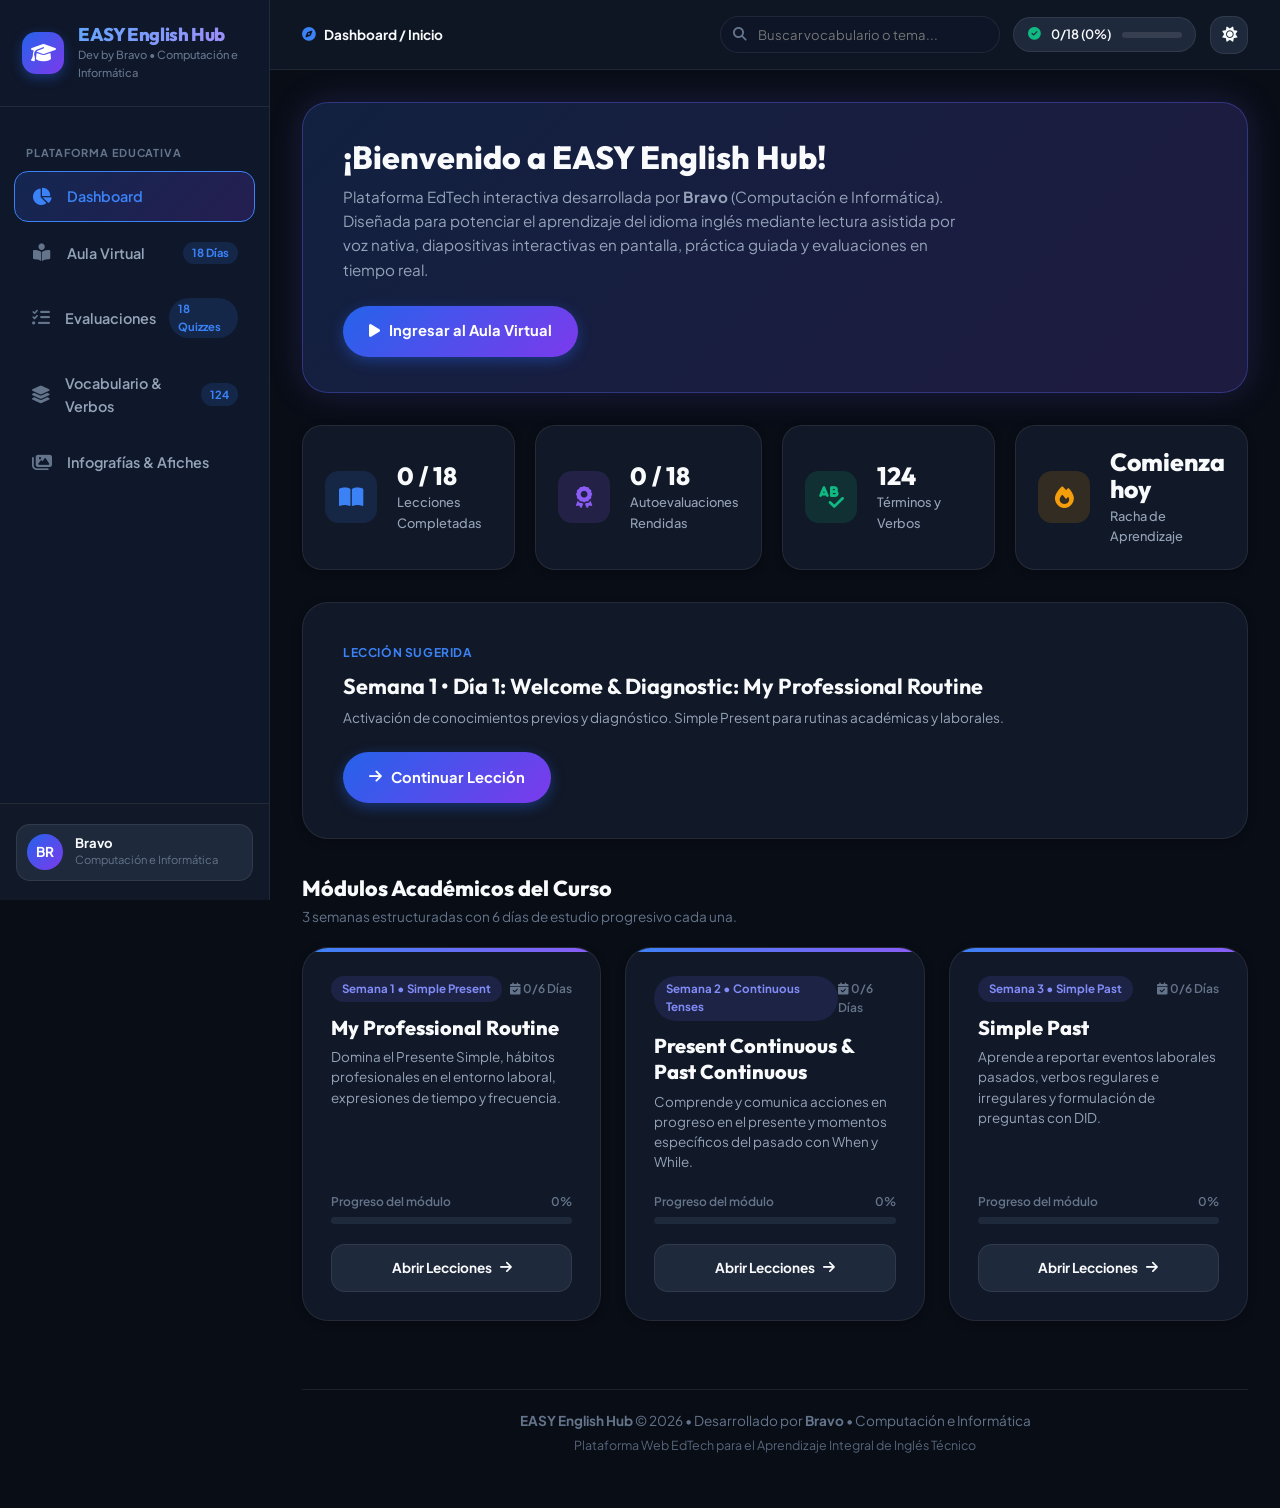
==== commit ff4a4f33: "Migracion MPA: Fases 2-3 (pagina 2/2 del portal y limpieza de codigo legado)" ====
--- a/index.html
+++ b/index.html
@@ -4,7 +4,7 @@
 <head>
   <meta charset="UTF-8">
   <meta name="viewport" content="width=device-width, initial-scale=1.0">
-  <title>EASY English Hub | Desarrollado por Bravo (Computación e Informática)</title>
+  <title>Dashboard | EASY English Hub</title>
   <meta name="description"
     content="Plataforma web educativa de Inglés Básico desarrollada por Bravo (Computación e Informática). Aula virtual interactiva con voz nativa en inglés, diapositivas en pantalla, ejercicios, evaluaciones e infografías.">
   <meta name="keywords"
@@ -26,548 +26,115 @@
 
 <body>
 
-  <div class="app-shell" id="appShellContainer">
+  <!-- Contenido de la vista Dashboard (el layout común lo envuelve js/layout.js) -->
+  <template id="pageTemplate">
+    <section class="view-section active" id="view_dashboard">
+      <div class="dashboard-container">
 
-    <!-- =======================================================================
-         Fixed Left Navigation Sidebar
-         ======================================================================= -->
-    <aside class="app-sidebar" id="appSidebar">
-      <div class="sidebar-header">
-        <div class="sidebar-logo-icon">
-          <i class="fa-solid fa-graduation-cap"></i>
-        </div>
-        <div class="sidebar-brand-titles">
-          <h1>EASY English Hub</h1>
-          <div class="sidebar-brand-badge">Dev by Bravo • Computación e Informática</div>
-        </div>
-      </div>
-
-      <nav class="sidebar-nav" id="sidebarNavMenu" aria-label="Navegación principal de la plataforma">
-        <span class="nav-section-title">Plataforma Educativa</span>
-
-        <button type="button" class="nav-item-btn active" data-view="dashboard" id="navBtn_dashboard">
-          <i class="fa-solid fa-chart-pie"></i>
-          <span>Dashboard</span>
-        </button>
-
-        <button type="button" class="nav-item-btn" data-view="classroom" id="navBtn_classroom">
-          <i class="fa-solid fa-book-open-reader"></i>
-          <span>Aula Virtual</span>
-          <span class="nav-pill-badge">18 Días</span>
-        </button>
-
-        <button type="button" class="nav-item-btn" data-view="quizzes" id="navBtn_quizzes">
-          <i class="fa-solid fa-list-check"></i>
-          <span>Evaluaciones</span>
-          <span class="nav-pill-badge">18 Quizzes</span>
-        </button>
-
-        <button type="button" class="nav-item-btn" data-view="vocabulary" id="navBtn_vocabulary">
-          <i class="fa-solid fa-layer-group"></i>
-          <span>Vocabulario & Verbos</span>
-          <span class="nav-pill-badge">124</span>
-        </button>
-
-        <button type="button" class="nav-item-btn" data-view="gallery" id="navBtn_gallery">
-          <i class="fa-solid fa-images"></i>
-          <span>Infografías & Afiches</span>
-        </button>
-      </nav>
-
-      <div class="sidebar-footer">
-        <div class="student-card-mini">
-          <div class="student-avatar" style="background: linear-gradient(135deg, var(--primary-600), var(--violet-600)); font-weight: 700; color: white;">BR</div>
-          <div class="student-info">
-            <h4>Bravo</h4>
-            <p>Computación e Informática</p>
+        <!-- Welcome Hero Banner -->
+        <div class="dash-welcome-card" id="dashWelcomeCard">
+          <div class="dash-welcome-content">
+            <h2>¡Bienvenido a EASY English Hub!</h2>
+            <p>Plataforma EdTech interactiva desarrollada por <strong>Bravo</strong> (Computación e Informática). Diseñada para potenciar el aprendizaje del idioma inglés mediante lectura asistida por voz nativa, diapositivas interactivas en pantalla, práctica guiada y evaluaciones en tiempo real.</p>
           </div>
-        </div>
-      </div>
-    </aside>
-
-    <!-- =======================================================================
-         App Main Viewport (Topbar + Content Stage)
-         ======================================================================= -->
-    <div class="app-viewport">
-
-      <!-- Topbar Header -->
-      <header class="app-topbar" id="appTopbar">
-        <div class="topbar-left">
-          <button type="button" class="btn-sidebar-toggle" id="sidebarToggleBtn" title="Abrir menú de navegación">
-            <i class="fa-solid fa-bars"></i>
-          </button>
-
-          <div class="topbar-breadcrumbs" id="topbarBreadcrumbs">
-            <i class="fa-solid fa-compass" style="color: var(--primary-500);"></i>
-            <span class="active-view-name" id="breadcrumbViewName">Dashboard / Inicio</span>
+          <div>
+            <a class="btn-primary-action" href="aula.html">
+              <i class="fa-solid fa-play"></i> <span>Ingresar al Aula Virtual</span>
+            </a>
           </div>
         </div>
 
-        <div class="topbar-actions">
-          <!-- Quick Search -->
-          <div class="topbar-search-box">
-            <i class="fa-solid fa-magnifying-glass topbar-search-icon"></i>
-            <input type="text" class="topbar-search-input" id="topbarSearchInput"
-              placeholder="Buscar vocabulario o tema...">
-          </div>
-
-          <!-- Course Progress Pill -->
-          <div class="topbar-progress-pill" id="topbarProgressPill" title="Progreso del curso">
-            <i class="fa-solid fa-circle-check" style="color: var(--emerald-500);"></i>
-            <span id="topbarProgressText">0/18 (0%)</span>
-            <div class="topbar-progress-bar">
-              <div class="topbar-progress-fill" id="topbarProgressFill" style="width: 0%;"></div>
+        <!-- 4 Key Performance Metrics -->
+        <div class="dash-stats-grid">
+          <div class="stat-widget-card">
+            <div class="stat-icon-wrapper stat-icon-blue">
+              <i class="fa-solid fa-book-open"></i>
+            </div>
+            <div class="stat-info-details">
+              <h3 id="dashCompletedText">0 / 18</h3>
+              <p>Lecciones Completadas</p>
             </div>
           </div>
 
-          <!-- Color Mode Toggle -->
-          <button type="button" class="btn-topbar-action" id="themeToggleBtn" title="Cambiar tema de color">
-            <i class="fa-solid fa-sun" id="themeToggleIcon"></i>
-          </button>
-        </div>
-      </header>
-
-      <!-- Main Stage Dynamic Views Container -->
-      <main class="app-main" id="appMainStage">
-
-        <!-- =====================================================================
-             VIEW 1: Dashboard / Panel de Control
-             ===================================================================== -->
-        <section class="view-section active" id="view_dashboard">
-          <div class="dashboard-container">
-
-            <!-- Welcome Hero Banner -->
-            <div class="dash-welcome-card" id="dashWelcomeCard">
-              <div class="dash-welcome-content">
-                <h2>¡Bienvenido a EASY English Hub!</h2>
-                <p>Plataforma EdTech interactiva desarrollada por <strong>Bravo</strong> (Computación e Informática). Diseñada para potenciar el aprendizaje del idioma inglés mediante lectura asistida por voz nativa, diapositivas interactivas en pantalla, práctica guiada y evaluaciones en tiempo real.</p>
-              </div>
-              <div>
-                <button type="button" class="btn-primary-action" id="dashStartLearningBtn"
-                  onclick="document.getElementById('navBtn_classroom').click();">
-                  <i class="fa-solid fa-play"></i> <span>Ingresar al Aula Virtual</span>
-                </button>
-              </div>
+          <div class="stat-widget-card">
+            <div class="stat-icon-wrapper stat-icon-purple">
+              <i class="fa-solid fa-award"></i>
             </div>
-
-            <!-- 4 Key Performance Metrics -->
-            <div class="dash-stats-grid">
-              <div class="stat-widget-card">
-                <div class="stat-icon-wrapper stat-icon-blue">
-                  <i class="fa-solid fa-book-open"></i>
-                </div>
-                <div class="stat-info-details">
-                  <h3 id="dashCompletedText">0 / 18</h3>
-                  <p>Lecciones Completadas</p>
-                </div>
-              </div>
-
-              <div class="stat-widget-card">
-                <div class="stat-icon-wrapper stat-icon-purple">
-                  <i class="fa-solid fa-award"></i>
-                </div>
-                <div class="stat-info-details">
-                  <h3 id="dashQuizzesText">0 / 18</h3>
-                  <p>Autoevaluaciones Rendidas</p>
-                </div>
-              </div>
-
-              <div class="stat-widget-card">
-                <div class="stat-icon-wrapper stat-icon-green">
-                  <i class="fa-solid fa-spell-check"></i>
-                </div>
-                <div class="stat-info-details">
-                  <h3 id="dashVocabText">124</h3>
-                  <p>Términos y Verbos</p>
-                </div>
-              </div>
-
-              <div class="stat-widget-card">
-                <div class="stat-icon-wrapper stat-icon-amber">
-                  <i class="fa-solid fa-fire"></i>
-                </div>
-                <div class="stat-info-details">
-                  <h3 id="dashStreakText">Activo</h3>
-                  <p>Racha de Aprendizaje</p>
-                </div>
-              </div>
-            </div>
-
-            <!-- Primary Continue Card -->
-            <div class="dash-welcome-card" id="dashContinueCard"
-              style="background: var(--bg-surface); border-color: var(--border-color); box-shadow: var(--shadow-sm);">
-              <div>
-                <span
-                  style="font-size: 0.75rem; text-transform: uppercase; font-weight: 700; color: var(--primary-500); letter-spacing: 0.05em;">Lección
-                  Sugerida</span>
-                <h3 id="dashContinueTitle"
-                  style="font-family: var(--font-heading); font-size: 1.35rem; margin-top: 0.3rem;">Semana 1 • Día 1:
-                  Welcome & Diagnostic</h3>
-                <p id="dashContinueSub" style="font-size: 0.85rem; color: var(--text-secondary); margin-top: 0.2rem;">
-                  Activación de conocimientos previos y diagnóstico en Simple Present.</p>
-              </div>
-              <button type="button" class="btn-primary-action" id="dashContinueBtn">
-                <i class="fa-solid fa-arrow-right"></i> <span>Continuar Lección</span>
-              </button>
-            </div>
-
-            <!-- Modules (Semanas) Overview -->
-            <div>
-              <div class="section-headline">
-                <div>
-                  <h3>Módulos Académicos del Curso</h3>
-                  <p>3 semanas estructuradas con 6 días de estudio progresivo cada una.</p>
-                </div>
-              </div>
-
-              <div class="dash-modules-grid" id="dashModulesGrid">
-                <!-- Populated dynamically by js/app.js -->
-              </div>
-            </div>
-
-            <!-- Personal Brand Footer Badge -->
-            <footer class="dash-footer-signature" style="margin-top: 36px; padding: 20px 0; border-top: 1px solid var(--border-color); text-align: center; color: var(--text-muted); font-size: 0.85rem;">
-              <p style="margin-bottom: 4px;"><strong>EASY English Hub</strong> &copy; 2026 • Desarrollado por <strong>Bravo</strong> • Computación e Informática</p>
-              <p style="font-size: 0.78rem; opacity: 0.85;">Plataforma Web EdTech para el Aprendizaje Integral de Inglés Técnico</p>
-            </footer>
-
-          </div>
-        </section>
-
-        <!-- =====================================================================
-             VIEW 2: Aula Virtual / LMS Classroom
-             ===================================================================== -->
-        <section class="view-section" id="view_classroom">
-          <div class="classroom-layout">
-
-            <!-- Left Syllabus Navigator (Tree inside Classroom) -->
-            <aside class="syllabus-card" id="syllabusCard">
-              <h3 class="syllabus-title">
-                <i class="fa-solid fa-list-ol" style="color: var(--primary-500);"></i> Temario del Curso
-              </h3>
-              <div class="syllabus-accordion" id="syllabusAccordion">
-                <!-- Populated dynamically -->
-              </div>
-            </aside>
-
-            <!-- Right Main Stage Classroom Workspace -->
-            <div class="classroom-stage-card" id="classroomStageCard">
-
-              <!-- Stage Header -->
-              <div class="stage-header">
-                <div class="stage-header-info">
-                  <div class="stage-badges-row">
-                    <span class="stage-week-badge" id="stageWeekBadge">Semana 1</span>
-                    <span class="stage-focus-tag" id="stageFocusTag">
-                      <i class="fa-solid fa-bullseye"></i> Enfoque del día
-                    </span>
-                  </div>
-                  <h2 class="stage-lesson-title" id="stageLessonTitle">Cargando Lección...</h2>
-                </div>
-
-                <div class="stage-header-actions">
-                  <button type="button" class="btn-complete-lesson" id="stageCompleteBtn">
-                    <i class="fa-regular fa-circle-check"></i> Marcar como Completada
-                  </button>
-                </div>
-              </div>
-
-              <!-- Classroom Tabs Bar (All 6 core elements on-screen!) -->
-              <nav class="classroom-tabs-bar" id="classroomTabsBar" aria-label="Contenidos de la clase">
-                <button type="button" class="stage-tab-btn active" data-tab="reading">
-                  <i class="fa-solid fa-book-open"></i> 1. Lectura Asistida
-                </button>
-                <button type="button" class="stage-tab-btn" data-tab="worksheet">
-                  <i class="fa-solid fa-pen-ruler"></i> 2. Ficha Práctica
-                </button>
-                <button type="button" class="stage-tab-btn" data-tab="quiz">
-                  <i class="fa-solid fa-circle-question"></i> 3. Autoevaluación
-                </button>
-                <button type="button" class="stage-tab-btn" data-tab="slides">
-                  <i class="fa-solid fa-chalkboard-user"></i> 4. Diapositivas PPT
-                </button>
-                <button type="button" class="stage-tab-btn" data-tab="resources">
-                  <i class="fa-solid fa-globe"></i> 5. Recursos & Práctica
-                </button>
-                <button type="button" class="stage-tab-btn" data-tab="poster">
-                  <i class="fa-solid fa-image"></i> 6. Infografía
-                </button>
-              </nav>
-
-              <!-- Tab Panel 1: Lectura Asistida con Voz -->
-              <div class="stage-panel active" id="stagePanel_reading">
-                <!-- Audio Bar -->
-                <div class="audio-player-bar" id="audioPlayerBar">
-                  <div class="audio-controls-left">
-                    <button type="button" class="btn-audio-play" id="audioPlayBtn">
-                      <i class="fa-solid fa-play"></i> Escuchar Lectura
-                    </button>
-                    <button type="button" class="btn-audio-stop" id="audioStopBtn" title="Detener audio">
-                      <i class="fa-solid fa-stop"></i> Detener
-                    </button>
-                    <label for="audioSpeedSelect" style="display:none;">Velocidad</label>
-                    <select id="audioSpeedSelect" class="audio-speed-select" title="Velocidad de reproducción">
-                      <option value="0.8">0.8x (Lento)</option>
-                      <option value="1.0" selected>1.0x (Normal)</option>
-                      <option value="1.2">1.2x (Rápido)</option>
-                    </select>
-                  </div>
-                  <div class="audio-status-label" id="audioStatusLabel">
-                    <i class="fa-solid fa-circle-pause" style="color: var(--text-muted)"></i> Audio listo
-                  </div>
-                </div>
-
-                <!-- Dual Layout: Reading Text + Grammar & Vocabulary -->
-                <div class="reading-stage-grid">
-                  <div class="reading-main-column">
-                    <div class="reading-text-card" id="readingTextCard">
-                      <!-- Populated dynamically -->
-                    </div>
-
-                    <div class="grammar-card" id="grammarCard">
-                      <div class="grammar-card-header">
-                        <i class="fa-solid fa-code"></i> Grammar Focus (Estructura Gramatical)
-                      </div>
-                      <div class="grammar-card-body" id="grammarCardBody">
-                        <!-- Populated dynamically -->
-                      </div>
-                    </div>
-                  </div>
-
-                  <aside class="stage-side-column">
-                    <div class="vocab-widget-card" id="vocabWidgetCard">
-                      <h4 id="vocabWidgetTitle"><i class="fa-solid fa-lightbulb"></i> Vocabulario Clave</h4>
-                      <div class="vocab-chips-wrap" id="vocabChipsWrap">
-                        <!-- Populated dynamically -->
-                      </div>
-                    </div>
-
-                    <div class="after-reading-card" id="afterReadingCard">
-                      <h4><i class="fa-solid fa-list-check"></i> Actividades Post-Lectura</h4>
-                      <ul class="after-reading-list" id="afterReadingList">
-                        <!-- Populated dynamically -->
-                      </ul>
-                    </div>
-                  </aside>
-                </div>
-              </div>
-
-              <!-- Tab Panel 2: Ficha Práctica Interactiva -->
-              <div class="stage-panel" id="stagePanel_worksheet">
-                <div class="worksheet-container">
-                  <div id="worksheetSectionsWrap">
-                    <!-- Populated dynamically -->
-                  </div>
-                  <div style="display: flex; justify-content: flex-end; padding-top: 1rem;">
-                    <button type="button" class="btn-primary-action" id="saveWorksheetBtn">
-                      <i class="fa-solid fa-floppy-disk"></i> <span>Guardar Mis Respuestas</span>
-                    </button>
-                  </div>
-                </div>
-              </div>
-
-              <!-- Tab Panel 3: Autoevaluación (Quiz) -->
-              <div class="stage-panel" id="stagePanel_quiz">
-                <div class="quiz-wrapper">
-                  <div class="quiz-score-banner">
-                    <div class="quiz-score-text">
-                      <h3>Autoevaluación Oficial del Día</h3>
-                      <p>Responde las 5 preguntas y obtén retroalimentación inmediata con explicación.</p>
-                    </div>
-                    <div class="quiz-score-pill" id="quizScorePill">0 / 5</div>
-                  </div>
-
-                  <div id="quizQuestionsWrap" style="display: flex; flex-direction: column; gap: 1.5rem;">
-                    <!-- Populated dynamically -->
-                  </div>
-
-                  <div class="master-answer-card">
-                    <div class="master-answer-header" id="masterAnswerHeader">
-                      <h4><i class="fa-solid fa-key"></i> Ver Solucionario y Hoja de Respuestas</h4>
-                      <i class="fa-solid fa-chevron-down" id="masterAnswerIcon"></i>
-                    </div>
-                    <div class="master-answer-body" id="masterAnswerBody">
-                      <!-- Populated dynamically -->
-                    </div>
-                  </div>
-                </div>
-              </div>
-
-              <!-- Tab Panel 4: Diapositivas PPT Interactivas en Pantalla -->
-              <div class="stage-panel" id="stagePanel_slides">
-                <div class="slides-viewer-card">
-                  <div class="slides-toolbar">
-                    <div style="display: flex; align-items: center; gap: 0.8rem;">
-                      <h4 style="font-family: var(--font-heading); font-size: 1.15rem; font-weight: 700;">
-                        <i class="fa-solid fa-chalkboard-user"
-                          style="color: var(--primary-500); margin-right: 0.35rem;"></i> Diapositivas Oficiales de la
-                        Semana
-                      </h4>
-                      <span class="slide-counter-badge" id="slideCounterBadge">Diapositiva 1 de 8</span>
-                    </div>
-
-                    <div class="slide-controls">
-                      <button type="button" class="btn-stage-nav" id="slidePrevBtn">
-                        <i class="fa-solid fa-chevron-left"></i> Anterior
-                      </button>
-                      <button type="button" class="btn-stage-nav" id="slideNextBtn">
-                        Siguiente <i class="fa-solid fa-chevron-right"></i>
-                      </button>
-                    </div>
-                  </div>
-
-                  <div class="slide-stage-canvas" id="slideStageCanvas">
-                    <!-- Populated dynamically -->
-                  </div>
-                </div>
-              </div>
-
-              <!-- Tab Panel 5: Recursos Digitales y Práctica Online -->
-              <div class="stage-panel" id="stagePanel_resources">
-                <div id="resourcesContainer">
-                  <!-- Populated dynamically -->
-                </div>
-              </div>
-
-              <!-- Tab Panel 6: Infografía del Día -->
-              <div class="stage-panel" id="stagePanel_poster">
-                <div class="poster-viewer-card">
-                  <div
-                    style="width: 100%; display: flex; justify-content: space-between; align-items: center; margin-bottom: 1rem;">
-                    <h4 style="font-family: var(--font-heading); font-size: 1.1rem;"><i class="fa-solid fa-image"></i>
-                      Infografía Educativa de la Lección</h4>
-                    <button type="button" class="btn-stage-nav" id="posterFullBtn">
-                      <i class="fa-solid fa-expand"></i> Pantalla Completa
-                    </button>
-                  </div>
-                  <div class="poster-media-container" id="posterMediaWrap">
-                    <!-- Populated dynamically -->
-                  </div>
-                </div>
-              </div>
-
-              <!-- Stage Navigation Footer (Prev / Next Buttons) -->
-              <div class="stage-nav-footer">
-                <button type="button" class="btn-stage-nav" id="prevLessonBtn">
-                  <i class="fa-solid fa-arrow-left"></i> Lección Anterior
-                </button>
-                <button type="button" class="btn-stage-nav" id="nextLessonBtn">
-                  Siguiente Lección <i class="fa-solid fa-arrow-right"></i>
-                </button>
-              </div>
-
+            <div class="stat-info-details">
+              <h3 id="dashQuizzesText">0 / 18</h3>
+              <p>Autoevaluaciones Rendidas</p>
             </div>
           </div>
-        </section>
 
-        <!-- =====================================================================
-             VIEW 3: Centro de Evaluaciones (Quizzes Hub)
-             ===================================================================== -->
-        <section class="view-section" id="view_quizzes">
-          <div class="quizzes-hub-container">
-            <div class="section-headline">
-              <div>
-                <h3>Centro de Evaluaciones & Quizzes</h3>
-                <p>Monitorea y rinde las 18 autoevaluaciones oficiales del curso con corrección en tiempo real.</p>
-              </div>
+          <div class="stat-widget-card">
+            <div class="stat-icon-wrapper stat-icon-green">
+              <i class="fa-solid fa-spell-check"></i>
             </div>
-
-            <!-- Filter Bar -->
-            <div class="quizzes-filter-bar" id="quizzesFilterBar">
-              <button type="button" class="btn-filter-pill active" data-filter="all">Todos los Quizzes (18)</button>
-              <button type="button" class="btn-filter-pill" data-filter="1">Semana 1: Simple Present</button>
-              <button type="button" class="btn-filter-pill" data-filter="2">Semana 2: Continuous Tenses</button>
-              <button type="button" class="btn-filter-pill" data-filter="3">Semana 3: Simple Past</button>
-            </div>
-
-            <div class="quizzes-cards-grid" id="quizzesCardsGrid">
-              <!-- Populated dynamically -->
+            <div class="stat-info-details">
+              <h3 id="dashVocabText">124</h3>
+              <p>Términos y Verbos</p>
             </div>
           </div>
-        </section>
 
-        <!-- =====================================================================
-             VIEW 4: Vocabulario & Verbos (Flashcards & Diccionario)
-             ===================================================================== -->
-        <section class="view-section" id="view_vocabulary">
-          <div class="vocab-hub-container">
-            <div class="section-headline">
-              <div>
-                <h3>Laboratorio de Vocabulario & Verbos</h3>
-                <p>Más de 120 términos técnicos, verbos regulares e irregulares y expresiones con audio pronunciado.</p>
-              </div>
+          <div class="stat-widget-card">
+            <div class="stat-icon-wrapper stat-icon-amber">
+              <i class="fa-solid fa-fire"></i>
             </div>
-
-            <!-- Toolbar & Search -->
-            <div class="vocab-toolbar">
-              <div class="vocab-category-filters" id="vocabCategoryFilters">
-                <button type="button" class="btn-filter-pill active" data-cat="all">Todos (124)</button>
-                <button type="button" class="btn-filter-pill" data-cat="Verbos Regulares">Verbos Regulares</button>
-                <button type="button" class="btn-filter-pill" data-cat="Verbos Irregulares">Verbos Irregulares</button>
-                <button type="button" class="btn-filter-pill" data-cat="Expresiones de Tiempo">Expresiones de
-                  Tiempo</button>
-                <button type="button" class="btn-filter-pill" data-cat="Vocabulario Profesional">Vocabulario
-                  Profesional</button>
-              </div>
-
-              <input type="text" class="vocab-search-input" id="vocabSearchInput"
-                placeholder="Filtrar por palabra (ej. study, work)...">
-            </div>
-
-            <div class="vocab-cards-grid" id="vocabCardsGrid">
-              <!-- Populated dynamically -->
+            <div class="stat-info-details">
+              <h3 id="dashStreakText">Activo</h3>
+              <p>Racha de Aprendizaje</p>
             </div>
           </div>
-        </section>
+        </div>
 
-        <!-- =====================================================================
-             VIEW 5: Galería de Infografías & Afiches
-             ===================================================================== -->
-        <section class="view-section" id="view_gallery">
-          <div class="gallery-hub-container">
-            <div class="section-headline">
-              <div>
-                <h3>Galería de Infografías & Afiches Educativos</h3>
-                <p>Explora el material visual y resúmenes gráficos de todas las lecciones del curso.</p>
-              </div>
-            </div>
+        <!-- Primary Continue Card -->
+        <div class="dash-welcome-card" id="dashContinueCard"
+          style="background: var(--bg-surface); border-color: var(--border-color); box-shadow: var(--shadow-sm);">
+          <div>
+            <span
+              style="font-size: 0.75rem; text-transform: uppercase; font-weight: 700; color: var(--primary-500); letter-spacing: 0.05em;">Lección
+              Sugerida</span>
+            <h3 id="dashContinueTitle"
+              style="font-family: var(--font-heading); font-size: 1.35rem; margin-top: 0.3rem;">Semana 1 • Día 1:
+              Welcome & Diagnostic</h3>
+            <p id="dashContinueSub" style="font-size: 0.85rem; color: var(--text-secondary); margin-top: 0.2rem;">
+              Activación de conocimientos previos y diagnóstico en Simple Present.</p>
+          </div>
+          <a class="btn-primary-action" id="dashContinueBtn" href="aula.html">
+            <i class="fa-solid fa-arrow-right"></i> <span>Continuar Lección</span>
+          </a>
+        </div>
 
-            <div class="gallery-grid" id="galleryCardsGrid">
-              <!-- Populated dynamically -->
+        <!-- Modules (Semanas) Overview -->
+        <div>
+          <div class="section-headline">
+            <div>
+              <h3>Módulos Académicos del Curso</h3>
+              <p>3 semanas estructuradas con 6 días de estudio progresivo cada una.</p>
             </div>
           </div>
-        </section>
 
-      </main>
+          <div class="dash-modules-grid" id="dashModulesGrid">
+            <!-- Populated dynamically by js/paginas/dashboard.js -->
+          </div>
+        </div>
 
-    </div>
-  </div>
+        <!-- Personal Brand Footer Badge -->
+        <footer class="dash-footer-signature"
+          style="margin-top: 36px; padding: 20px 0; border-top: 1px solid var(--border-color); text-align: center; color: var(--text-muted); font-size: 0.85rem;">
+          <p style="margin-bottom: 4px;"><strong>EASY English Hub</strong> &copy; 2026 • Desarrollado por
+            <strong>Bravo</strong> • Computación e Informática</p>
+          <p style="font-size: 0.78rem; opacity: 0.85;">Plataforma Web EdTech para el Aprendizaje Integral de Inglés
+            Técnico</p>
+        </footer>
 
-  <!-- =========================================================================
-       Media Lightbox Modal (For Full-Screen Posters & Documents)
-       ========================================================================= -->
-  <div class="modal-overlay" id="mediaLightboxModal">
-    <div class="modal-window" style="max-width: 950px;">
-      <div class="modal-header">
-        <h3 id="lightboxTitle"><i class="fa-solid fa-image" style="color: var(--primary-500);"></i> Visor de Infografía
-        </h3>
-        <button type="button" class="modal-close-btn" id="lightboxCloseBtn"><i class="fa-solid fa-xmark"></i></button>
       </div>
-      <div class="modal-body" id="lightboxMediaContainer">
-        <!-- Injected dynamically -->
-      </div>
-    </div>
-  </div>
+    </section>
+  </template>
 
-  <!-- Toast Notification -->
-  <aside class="toast-notice" id="toastNotice" role="status" aria-live="polite">
-    <i class="fa-solid fa-circle-check" style="color: var(--emerald-500);"></i>
-    <span id="toastMessage">Notificación</span>
-  </aside>
+  <div id="appRoot"></div>
 
-  <!-- Core Scripts -->
-  <script src="js/course-data.js"></script>
-  <script src="js/app.js"></script>
+  <script type="module" src="js/paginas/dashboard.js"></script>
 </body>
 
-</html>+</html>
--- a/css/styles.css
+++ b/css/styles.css
@@ -1972,3 +1972,14 @@
     font-size: 1.5rem;
   }
 }
+
+
+/* Botones implementados como <a> (navegacion multipagina) */
+a.btn-primary-action,
+a.btn-open-module,
+a.btn-stage-nav,
+a.btn-complete-lesson,
+a.btn-audio-play,
+a.btn-audio-stop {
+  text-decoration: none;
+}
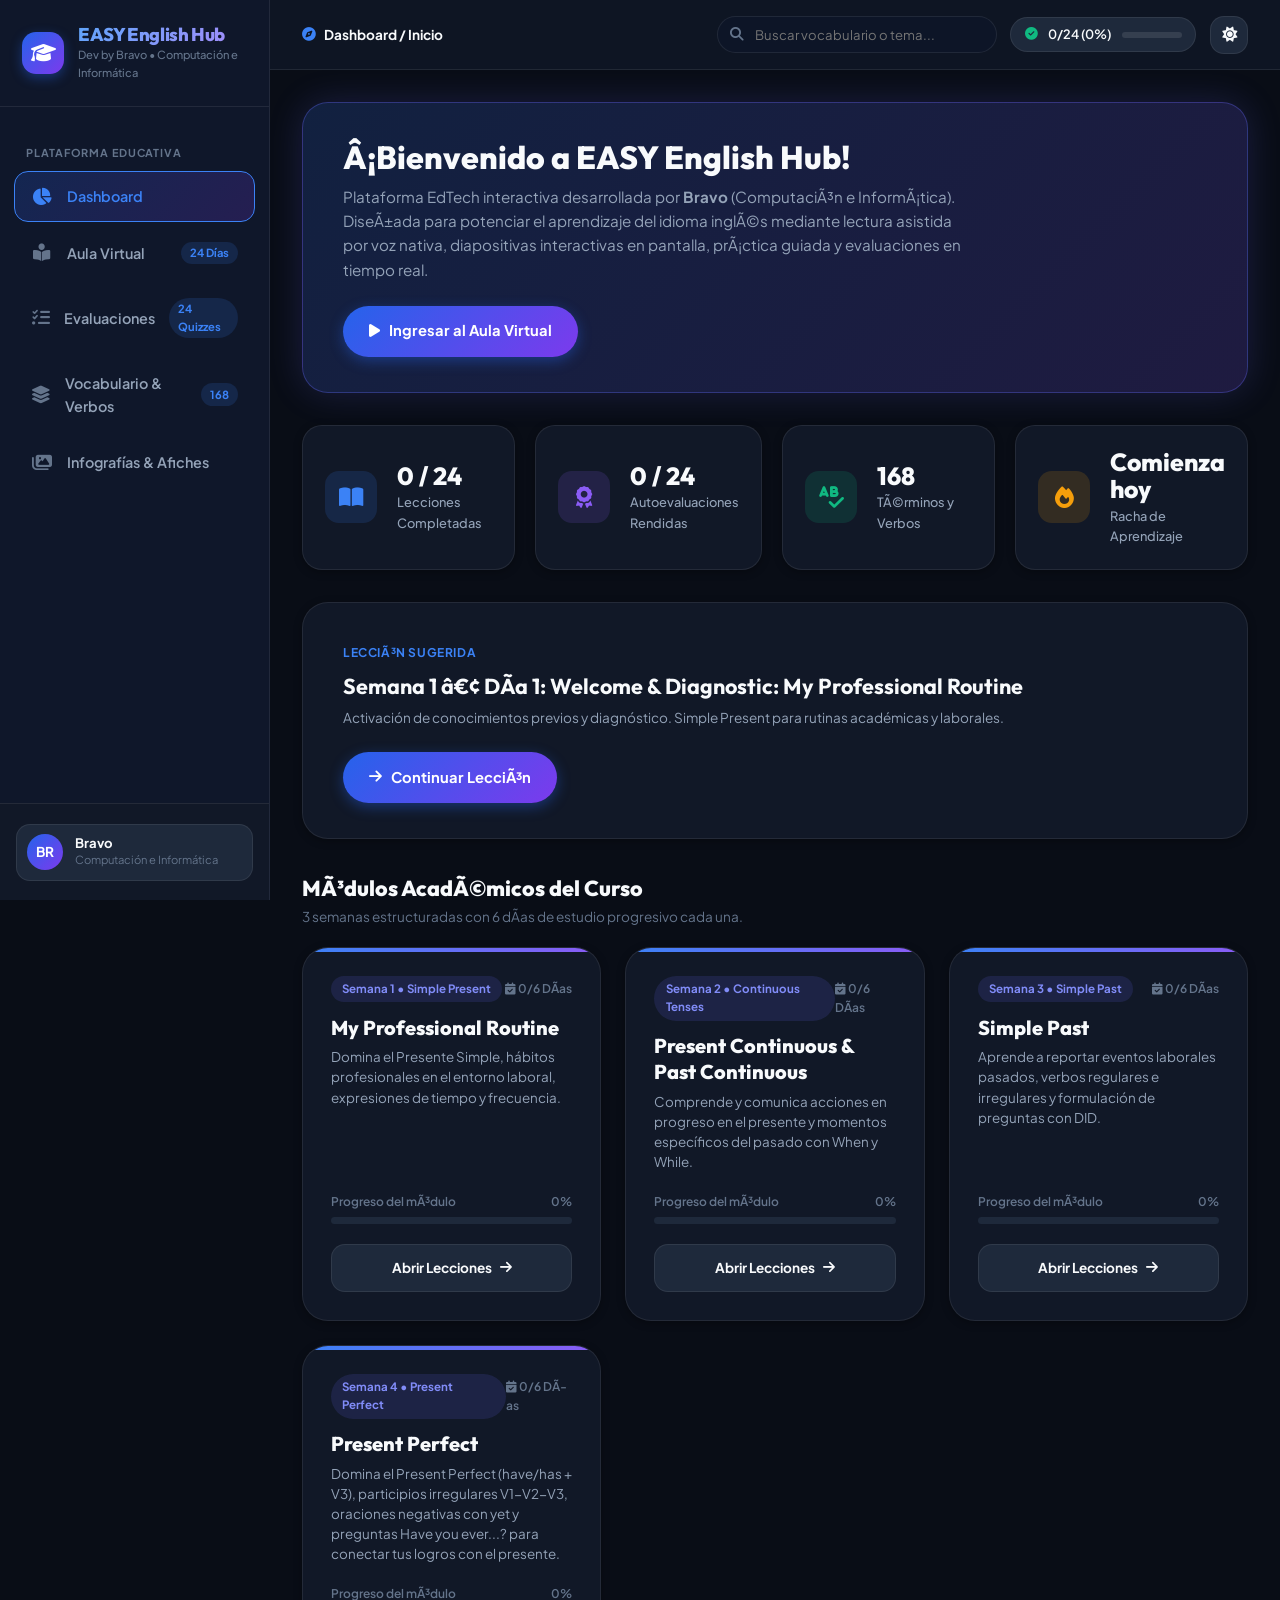
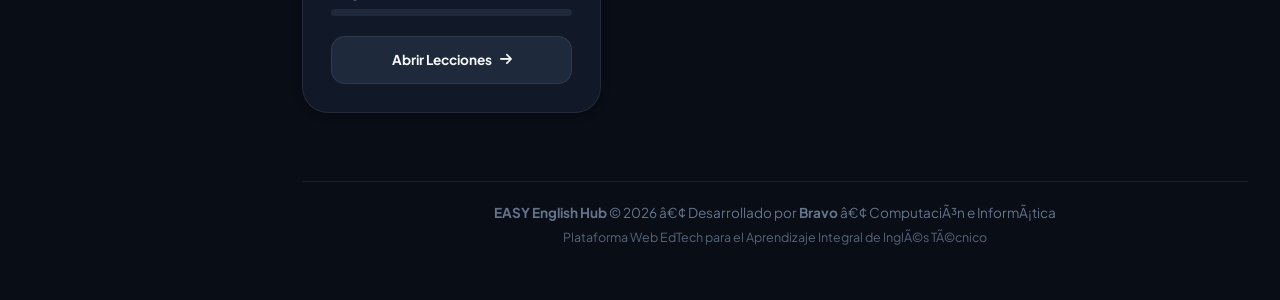
==== commit 99e3a3f1: "feat: Semana 4 - Present Perfect (6 dias completos, 24 en total)" ====
--- a/index.html
+++ b/index.html
@@ -6,10 +6,10 @@
   <meta name="viewport" content="width=device-width, initial-scale=1.0">
   <title>Dashboard | EASY English Hub</title>
   <meta name="description"
-    content="Plataforma web educativa de Inglés Básico desarrollada por Bravo (Computación e Informática). Aula virtual interactiva con voz nativa en inglés, diapositivas en pantalla, ejercicios, evaluaciones e infografías.">
+    content="Plataforma web educativa de InglÃ©s BÃ¡sico desarrollada por Bravo (ComputaciÃ³n e InformÃ¡tica). Aula virtual interactiva con voz nativa en inglÃ©s, diapositivas en pantalla, ejercicios, evaluaciones e infografÃ­as.">
   <meta name="keywords"
     content="Ingles Basico, Bravo, Computacion e Informatica, EdTech, Aula Virtual, Simple Present, Present Continuous, Simple Past, English LMS">
-  <meta name="author" content="Bravo • Computación e Informática">
+  <meta name="author" content="Bravo â€¢ ComputaciÃ³n e InformÃ¡tica">
 
   <!-- Favicon SVG -->
   <link rel="icon" type="image/svg+xml"
@@ -26,7 +26,7 @@
 
 <body>
 
-  <!-- Contenido de la vista Dashboard (el layout común lo envuelve js/layout.js) -->
+  <!-- Contenido de la vista Dashboard (el layout comÃºn lo envuelve js/layout.js) -->
   <template id="pageTemplate">
     <section class="view-section active" id="view_dashboard">
       <div class="dashboard-container">
@@ -34,8 +34,8 @@
         <!-- Welcome Hero Banner -->
         <div class="dash-welcome-card" id="dashWelcomeCard">
           <div class="dash-welcome-content">
-            <h2>¡Bienvenido a EASY English Hub!</h2>
-            <p>Plataforma EdTech interactiva desarrollada por <strong>Bravo</strong> (Computación e Informática). Diseñada para potenciar el aprendizaje del idioma inglés mediante lectura asistida por voz nativa, diapositivas interactivas en pantalla, práctica guiada y evaluaciones en tiempo real.</p>
+            <h2>Â¡Bienvenido a EASY English Hub!</h2>
+            <p>Plataforma EdTech interactiva desarrollada por <strong>Bravo</strong> (ComputaciÃ³n e InformÃ¡tica). DiseÃ±ada para potenciar el aprendizaje del idioma inglÃ©s mediante lectura asistida por voz nativa, diapositivas interactivas en pantalla, prÃ¡ctica guiada y evaluaciones en tiempo real.</p>
           </div>
           <div>
             <a class="btn-primary-action" href="aula.html">
@@ -51,7 +51,7 @@
               <i class="fa-solid fa-book-open"></i>
             </div>
             <div class="stat-info-details">
-              <h3 id="dashCompletedText">0 / 18</h3>
+              <h3 id="dashCompletedText">0 / 24</h3>
               <p>Lecciones Completadas</p>
             </div>
           </div>
@@ -61,7 +61,7 @@
               <i class="fa-solid fa-award"></i>
             </div>
             <div class="stat-info-details">
-              <h3 id="dashQuizzesText">0 / 18</h3>
+              <h3 id="dashQuizzesText">0 / 24</h3>
               <p>Autoevaluaciones Rendidas</p>
             </div>
           </div>
@@ -71,8 +71,8 @@
               <i class="fa-solid fa-spell-check"></i>
             </div>
             <div class="stat-info-details">
-              <h3 id="dashVocabText">124</h3>
-              <p>Términos y Verbos</p>
+              <h3 id="dashVocabText">168</h3>
+              <p>TÃ©rminos y Verbos</p>
             </div>
           </div>
 
@@ -92,16 +92,16 @@
           style="background: var(--bg-surface); border-color: var(--border-color); box-shadow: var(--shadow-sm);">
           <div>
             <span
-              style="font-size: 0.75rem; text-transform: uppercase; font-weight: 700; color: var(--primary-500); letter-spacing: 0.05em;">Lección
+              style="font-size: 0.75rem; text-transform: uppercase; font-weight: 700; color: var(--primary-500); letter-spacing: 0.05em;">LecciÃ³n
               Sugerida</span>
             <h3 id="dashContinueTitle"
-              style="font-family: var(--font-heading); font-size: 1.35rem; margin-top: 0.3rem;">Semana 1 • Día 1:
+              style="font-family: var(--font-heading); font-size: 1.35rem; margin-top: 0.3rem;">Semana 1 â€¢ DÃ­a 1:
               Welcome & Diagnostic</h3>
             <p id="dashContinueSub" style="font-size: 0.85rem; color: var(--text-secondary); margin-top: 0.2rem;">
-              Activación de conocimientos previos y diagnóstico en Simple Present.</p>
+              ActivaciÃ³n de conocimientos previos y diagnÃ³stico en Simple Present.</p>
           </div>
           <a class="btn-primary-action" id="dashContinueBtn" href="aula.html">
-            <i class="fa-solid fa-arrow-right"></i> <span>Continuar Lección</span>
+            <i class="fa-solid fa-arrow-right"></i> <span>Continuar LecciÃ³n</span>
           </a>
         </div>
 
@@ -109,8 +109,8 @@
         <div>
           <div class="section-headline">
             <div>
-              <h3>Módulos Académicos del Curso</h3>
-              <p>3 semanas estructuradas con 6 días de estudio progresivo cada una.</p>
+              <h3>MÃ³dulos AcadÃ©micos del Curso</h3>
+              <p>3 semanas estructuradas con 6 dÃ­as de estudio progresivo cada una.</p>
             </div>
           </div>
 
@@ -122,10 +122,10 @@
         <!-- Personal Brand Footer Badge -->
         <footer class="dash-footer-signature"
           style="margin-top: 36px; padding: 20px 0; border-top: 1px solid var(--border-color); text-align: center; color: var(--text-muted); font-size: 0.85rem;">
-          <p style="margin-bottom: 4px;"><strong>EASY English Hub</strong> &copy; 2026 • Desarrollado por
-            <strong>Bravo</strong> • Computación e Informática</p>
-          <p style="font-size: 0.78rem; opacity: 0.85;">Plataforma Web EdTech para el Aprendizaje Integral de Inglés
-            Técnico</p>
+          <p style="margin-bottom: 4px;"><strong>EASY English Hub</strong> &copy; 2026 â€¢ Desarrollado por
+            <strong>Bravo</strong> â€¢ ComputaciÃ³n e InformÃ¡tica</p>
+          <p style="font-size: 0.78rem; opacity: 0.85;">Plataforma Web EdTech para el Aprendizaje Integral de InglÃ©s
+            TÃ©cnico</p>
         </footer>
 
       </div>
--- a/css/styles.css
+++ b/css/styles.css
@@ -888,6 +888,18 @@
   border-bottom: 1px solid var(--border-color);
   gap: 0.5rem;
   overflow-x: auto;
+  scrollbar-width: thin;
+  scrollbar-color: var(--border-highlight) transparent;
+}
+.classroom-tabs-bar::-webkit-scrollbar {
+  height: 6px;
+}
+.classroom-tabs-bar::-webkit-scrollbar-track {
+  background: transparent;
+}
+.classroom-tabs-bar::-webkit-scrollbar-thumb {
+  background: var(--border-highlight);
+  border-radius: 3px;
 }
 .stage-tab-btn {
   background: transparent;
@@ -987,6 +999,262 @@
   display: flex;
   align-items: center;
   gap: 0.4rem;
+}
+
+/* Reto Cronometrado */
+.challenge-intro {
+  text-align: center;
+  padding: 2rem 1rem;
+}
+.challenge-intro-badge {
+  display: inline-flex;
+  align-items: center;
+  gap: 0.5rem;
+  background: rgba(59, 130, 246, 0.12);
+  border: 1px solid rgba(59, 130, 246, 0.35);
+  color: var(--primary-300, #93b4fd);
+  font-size: 0.8rem;
+  font-weight: 700;
+  padding: 0.4rem 0.9rem;
+  border-radius: 999px;
+  margin-bottom: 1rem;
+}
+.challenge-intro-title {
+  font-family: var(--font-heading);
+  font-size: 1.6rem;
+  font-weight: 800;
+  margin-bottom: 0.5rem;
+}
+.challenge-intro-sub {
+  color: var(--text-secondary);
+  font-size: 0.92rem;
+  line-height: 1.7;
+  max-width: 560px;
+  margin: 0 auto 1rem;
+}
+.challenge-best-score {
+  display: inline-flex;
+  align-items: center;
+  gap: 0.45rem;
+  color: var(--text-secondary);
+  font-size: 0.88rem;
+  background: var(--bg-surface);
+  border: 1px solid var(--border-color);
+  border-radius: var(--radius-lg);
+  padding: 0.5rem 0.9rem;
+}
+.challenge-best-score strong { color: #facc15; }
+.challenge-question-wrap { padding: 0 0.2rem; }
+.challenge-topbar {
+  display: flex;
+  justify-content: space-between;
+  align-items: center;
+  margin-bottom: 0.6rem;
+}
+.challenge-progress {
+  color: var(--text-secondary);
+  font-size: 0.9rem;
+}
+.challenge-timer {
+  font-family: var(--font-heading);
+  font-size: 1.5rem;
+  font-weight: 800;
+  color: #22c55e;
+  min-width: 70px;
+  text-align: right;
+  transition: color 0.3s ease;
+}
+.challenge-timer.urgent { color: #ef4444; animation: challengePulse 1s infinite; }
+@keyframes challengePulse {
+  0%, 100% { opacity: 1; }
+  50% { opacity: 0.55; }
+}
+.challenge-timer-bar {
+  height: 8px;
+  background: var(--bg-surface);
+  border-radius: 999px;
+  overflow: hidden;
+  border: 1px solid var(--border-color);
+}
+.challenge-fill {
+  display: block;
+  height: 100%;
+  background: linear-gradient(90deg, #22c55e, #84cc16);
+  border-radius: 999px;
+  transition: width 1s linear;
+}
+.challenge-fill.urgent {
+  background: linear-gradient(90deg, #ef4444, #f97316);
+}
+.challenge-result-score {
+  text-align: center;
+  margin-bottom: 0.8rem;
+}
+.challenge-result-number {
+  font-family: var(--font-heading);
+  font-size: 3rem;
+  font-weight: 900;
+  color: var(--primary-500);
+  display: block;
+  line-height: 1.1;
+}
+.challenge-result-label {
+  color: var(--text-secondary);
+  font-size: 0.9rem;
+}
+.challenge-result-msg {
+  text-align: center;
+  color: var(--text-secondary);
+  font-size: 0.95rem;
+  max-width: 540px;
+  margin: 0 auto 1.4rem;
+  line-height: 1.6;
+}
+.challenge-review {
+  background: var(--bg-surface);
+  border: 1px solid var(--border-color);
+  border-radius: var(--radius-lg);
+  padding: 1.1rem 1.3rem;
+}
+.challenge-review h4 {
+  font-size: 0.95rem;
+  margin-bottom: 0.8rem;
+}
+.challenge-review-row {
+  display: flex;
+  gap: 0.6rem;
+  align-items: baseline;
+  padding: 0.65rem 0;
+  border-top: 1px solid var(--border-color);
+  font-size: 0.88rem;
+  color: var(--text-secondary);
+  line-height: 1.5;
+}
+.challenge-review-row:first-of-type { border-top: none; }
+.challenge-review-ver {
+  display: block;
+  font-size: 0.8rem;
+  margin-left: auto;
+  white-space: nowrap;
+}
+.challenge-review-row.ok .challenge-review-ver { color: #22c55e; }
+.challenge-review-row.bad .challenge-review-ver { color: #ef4444; }
+.challenge-review-row.timeout .challenge-review-ver { color: #f97316; }
+
+/* Flujo de calificación del quiz */
+.option-btn.selected {
+  border-color: var(--primary-500);
+  background: rgba(59, 130, 246, 0.12);
+  transform: translateX(4px);
+}
+.theory-container {
+  background: var(--bg-elevated);
+  border: 1px solid var(--border-color);
+  border-radius: var(--radius-xl);
+  padding: 2.2rem 2.4rem;
+  max-width: 820px;
+}
+.theory-block {
+  margin-bottom: 1.8rem;
+}
+.theory-block:last-child {
+  margin-bottom: 0;
+}
+.theory-block h3 {
+  font-family: var(--font-heading);
+  font-size: 1.08rem;
+  font-weight: 700;
+  color: var(--primary-300, #93b4fd);
+  margin-bottom: 0.6rem;
+  display: flex;
+  align-items: center;
+  gap: 0.5rem;
+}
+.theory-block p {
+  color: var(--text-secondary);
+  font-size: 0.95rem;
+  line-height: 1.75;
+  margin-bottom: 0.6rem;
+}
+.theory-block p strong {
+  color: var(--text-main);
+}
+.theory-list {
+  margin: 0.4rem 0 0.6rem 1.1rem;
+  display: flex;
+  flex-direction: column;
+  gap: 0.45rem;
+  color: var(--text-secondary);
+  font-size: 0.95rem;
+  line-height: 1.6;
+}
+.theory-list li::marker {
+  color: var(--primary-500);
+}
+.theory-table {
+  width: 100%;
+  border-collapse: collapse;
+  margin: 0.8rem 0;
+  font-size: 0.9rem;
+}
+.theory-table th {
+  text-align: left;
+  background: rgba(59, 130, 246, 0.12);
+  color: var(--primary-300, #93b4fd);
+  font-weight: 700;
+  padding: 0.55rem 0.8rem;
+  border: 1px solid var(--border-color);
+}
+.theory-table td {
+  padding: 0.5rem 0.8rem;
+  border: 1px solid var(--border-color);
+  color: var(--text-secondary);
+  line-height: 1.5;
+}
+.theory-table td:first-child {
+  color: var(--text-main);
+  font-weight: 600;
+}
+.theory-warn {
+  background: rgba(220, 38, 38, 0.08);
+  border: 1px solid rgba(220, 38, 38, 0.35);
+  border-left: 4px solid #ef4444;
+  border-radius: var(--radius-lg);
+  padding: 1rem 1.2rem;
+  margin-bottom: 1.8rem;
+  color: var(--text-secondary);
+  font-size: 0.92rem;
+  line-height: 1.6;
+}
+.theory-warn strong {
+  color: #fca5a5;
+  display: flex;
+  align-items: center;
+  gap: 0.45rem;
+  margin-bottom: 0.5rem;
+}
+.theory-warn ul {
+  margin-left: 1.1rem;
+  display: flex;
+  flex-direction: column;
+  gap: 0.4rem;
+}
+.theory-tip {
+  background: rgba(59, 130, 246, 0.1);
+  border: 1px solid rgba(59, 130, 246, 0.35);
+  border-left: 4px solid #3b82f6;
+  border-radius: var(--radius-lg);
+  padding: 1rem 1.2rem;
+  color: var(--text-secondary);
+  font-size: 0.92rem;
+  line-height: 1.6;
+}
+.theory-tip strong {
+  color: #93b4fd;
+  display: flex;
+  align-items: center;
+  gap: 0.45rem;
+  margin-bottom: 0.4rem;
 }
 
 /* Reading Stage */
@@ -1897,6 +2165,17 @@
 }
 
 /* Responsive Adaptations */
+@media (max-width: 1400px) {
+  .classroom-layout {
+    grid-template-columns: 260px 1fr;
+    gap: 1.25rem;
+  }
+  .reading-stage-grid {
+    grid-template-columns: 1fr;
+    gap: 1.5rem;
+  }
+}
+
 @media (max-width: 1200px) {
   .dash-stats-grid {
     grid-template-columns: repeat(2, 1fr);
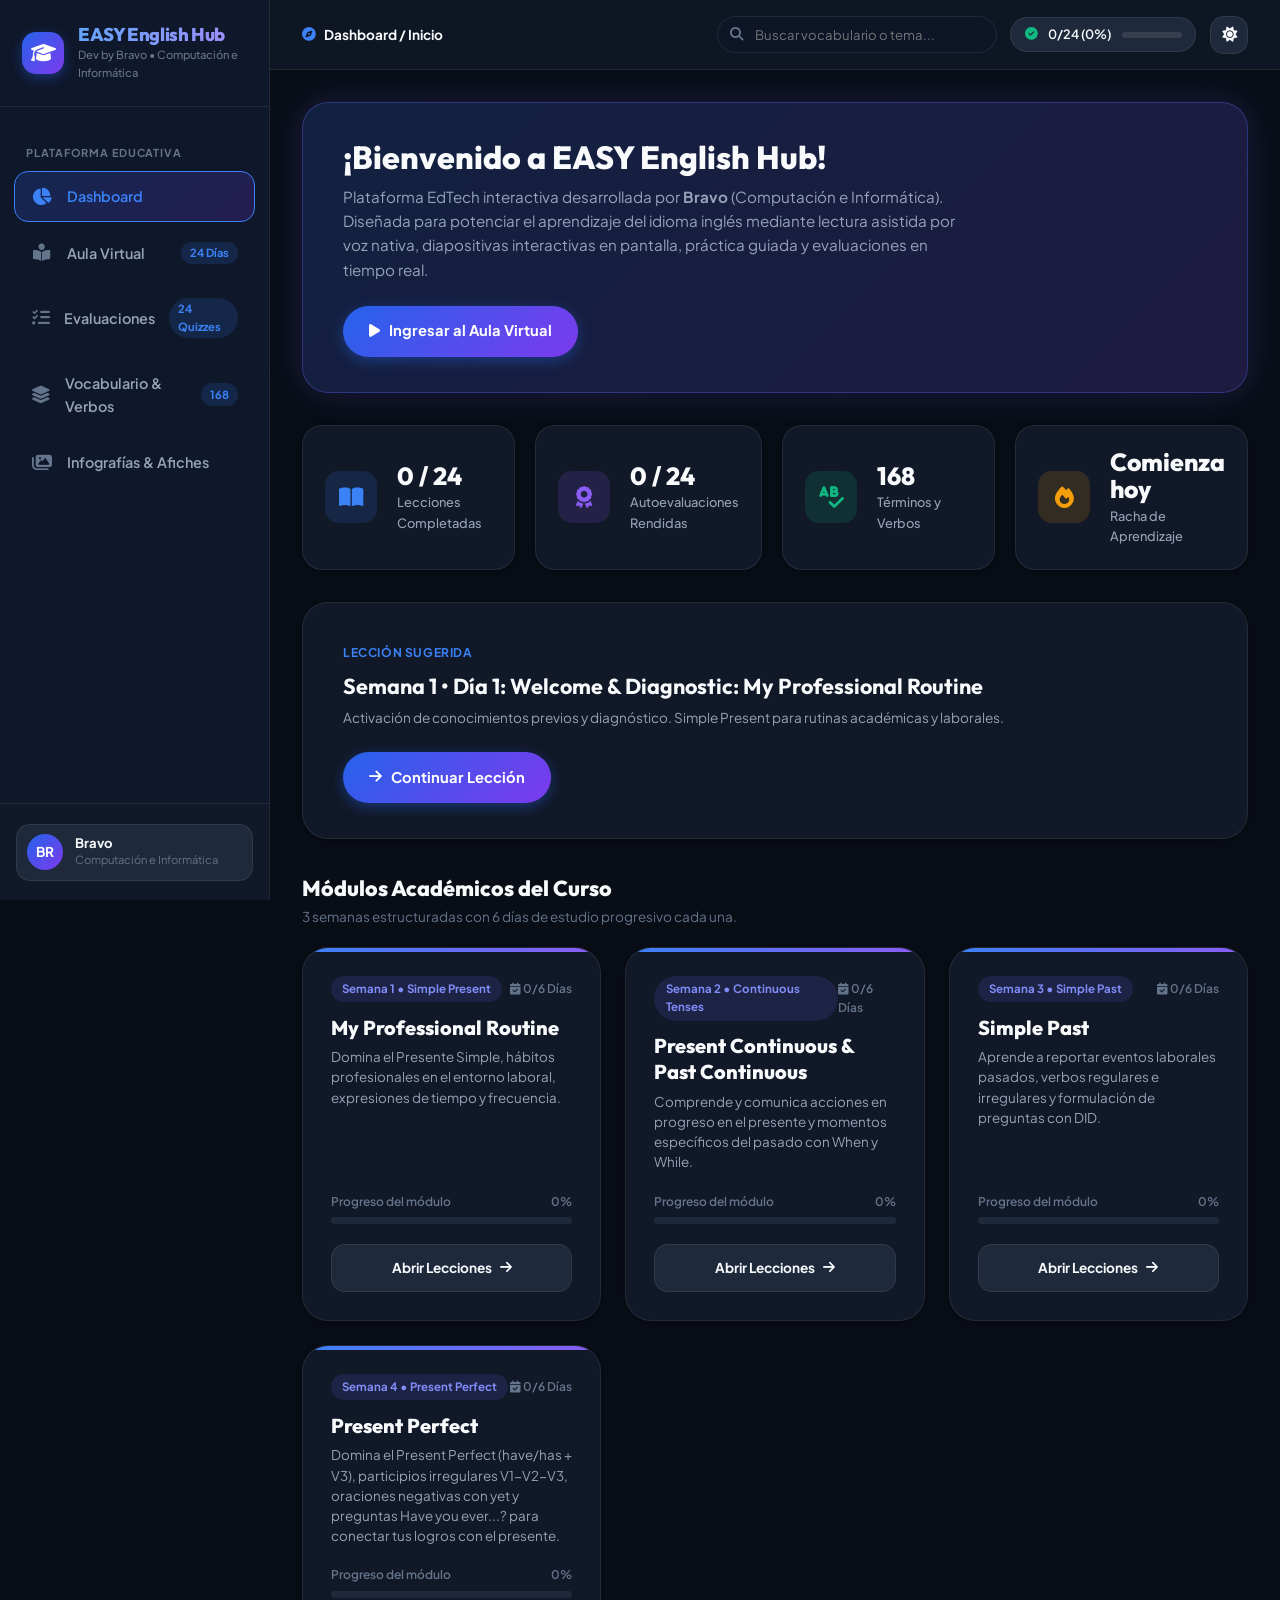
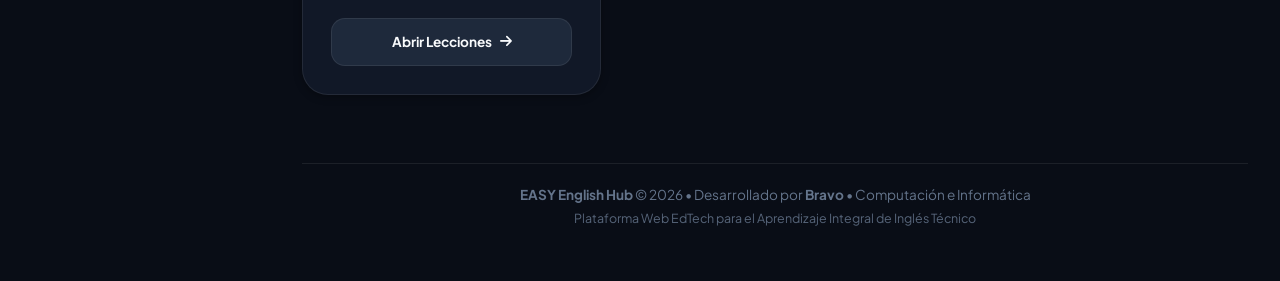
==== commit 07f84ed9: "fix: reparar doble-codificacion UTF-8 (tildes y signos) en index, quizzes, vocabulario, dashboard y " ====
--- a/index.html
+++ b/index.html
@@ -6,10 +6,10 @@
   <meta name="viewport" content="width=device-width, initial-scale=1.0">
   <title>Dashboard | EASY English Hub</title>
   <meta name="description"
-    content="Plataforma web educativa de InglÃ©s BÃ¡sico desarrollada por Bravo (ComputaciÃ³n e InformÃ¡tica). Aula virtual interactiva con voz nativa en inglÃ©s, diapositivas en pantalla, ejercicios, evaluaciones e infografÃ­as.">
+    content="Plataforma web educativa de Inglés Básico desarrollada por Bravo (Computación e Informática). Aula virtual interactiva con voz nativa en inglés, diapositivas en pantalla, ejercicios, evaluaciones e infografías.">
   <meta name="keywords"
     content="Ingles Basico, Bravo, Computacion e Informatica, EdTech, Aula Virtual, Simple Present, Present Continuous, Simple Past, English LMS">
-  <meta name="author" content="Bravo â€¢ ComputaciÃ³n e InformÃ¡tica">
+  <meta name="author" content="Bravo • Computación e Informática">
 
   <!-- Favicon SVG -->
   <link rel="icon" type="image/svg+xml"
@@ -26,7 +26,7 @@
 
 <body>
 
-  <!-- Contenido de la vista Dashboard (el layout comÃºn lo envuelve js/layout.js) -->
+  <!-- Contenido de la vista Dashboard (el layout común lo envuelve js/layout.js) -->
   <template id="pageTemplate">
     <section class="view-section active" id="view_dashboard">
       <div class="dashboard-container">
@@ -34,8 +34,8 @@
         <!-- Welcome Hero Banner -->
         <div class="dash-welcome-card" id="dashWelcomeCard">
           <div class="dash-welcome-content">
-            <h2>Â¡Bienvenido a EASY English Hub!</h2>
-            <p>Plataforma EdTech interactiva desarrollada por <strong>Bravo</strong> (ComputaciÃ³n e InformÃ¡tica). DiseÃ±ada para potenciar el aprendizaje del idioma inglÃ©s mediante lectura asistida por voz nativa, diapositivas interactivas en pantalla, prÃ¡ctica guiada y evaluaciones en tiempo real.</p>
+            <h2>¡Bienvenido a EASY English Hub!</h2>
+            <p>Plataforma EdTech interactiva desarrollada por <strong>Bravo</strong> (Computación e Informática). Diseñada para potenciar el aprendizaje del idioma inglés mediante lectura asistida por voz nativa, diapositivas interactivas en pantalla, práctica guiada y evaluaciones en tiempo real.</p>
           </div>
           <div>
             <a class="btn-primary-action" href="aula.html">
@@ -72,7 +72,7 @@
             </div>
             <div class="stat-info-details">
               <h3 id="dashVocabText">168</h3>
-              <p>TÃ©rminos y Verbos</p>
+              <p>Términos y Verbos</p>
             </div>
           </div>
 
@@ -92,16 +92,16 @@
           style="background: var(--bg-surface); border-color: var(--border-color); box-shadow: var(--shadow-sm);">
           <div>
             <span
-              style="font-size: 0.75rem; text-transform: uppercase; font-weight: 700; color: var(--primary-500); letter-spacing: 0.05em;">LecciÃ³n
+              style="font-size: 0.75rem; text-transform: uppercase; font-weight: 700; color: var(--primary-500); letter-spacing: 0.05em;">Lección
               Sugerida</span>
             <h3 id="dashContinueTitle"
-              style="font-family: var(--font-heading); font-size: 1.35rem; margin-top: 0.3rem;">Semana 1 â€¢ DÃ­a 1:
+              style="font-family: var(--font-heading); font-size: 1.35rem; margin-top: 0.3rem;">Semana 1 • Día 1:
               Welcome & Diagnostic</h3>
             <p id="dashContinueSub" style="font-size: 0.85rem; color: var(--text-secondary); margin-top: 0.2rem;">
-              ActivaciÃ³n de conocimientos previos y diagnÃ³stico en Simple Present.</p>
+              Activación de conocimientos previos y diagnóstico en Simple Present.</p>
           </div>
           <a class="btn-primary-action" id="dashContinueBtn" href="aula.html">
-            <i class="fa-solid fa-arrow-right"></i> <span>Continuar LecciÃ³n</span>
+            <i class="fa-solid fa-arrow-right"></i> <span>Continuar Lección</span>
           </a>
         </div>
 
@@ -109,8 +109,8 @@
         <div>
           <div class="section-headline">
             <div>
-              <h3>MÃ³dulos AcadÃ©micos del Curso</h3>
-              <p>3 semanas estructuradas con 6 dÃ­as de estudio progresivo cada una.</p>
+              <h3>Módulos Académicos del Curso</h3>
+              <p>3 semanas estructuradas con 6 días de estudio progresivo cada una.</p>
             </div>
           </div>
 
@@ -122,10 +122,10 @@
         <!-- Personal Brand Footer Badge -->
         <footer class="dash-footer-signature"
           style="margin-top: 36px; padding: 20px 0; border-top: 1px solid var(--border-color); text-align: center; color: var(--text-muted); font-size: 0.85rem;">
-          <p style="margin-bottom: 4px;"><strong>EASY English Hub</strong> &copy; 2026 â€¢ Desarrollado por
-            <strong>Bravo</strong> â€¢ ComputaciÃ³n e InformÃ¡tica</p>
-          <p style="font-size: 0.78rem; opacity: 0.85;">Plataforma Web EdTech para el Aprendizaje Integral de InglÃ©s
-            TÃ©cnico</p>
+          <p style="margin-bottom: 4px;"><strong>EASY English Hub</strong> &copy; 2026 • Desarrollado por
+            <strong>Bravo</strong> • Computación e Informática</p>
+          <p style="font-size: 0.78rem; opacity: 0.85;">Plataforma Web EdTech para el Aprendizaje Integral de Inglés
+            Técnico</p>
         </footer>
 
       </div>
